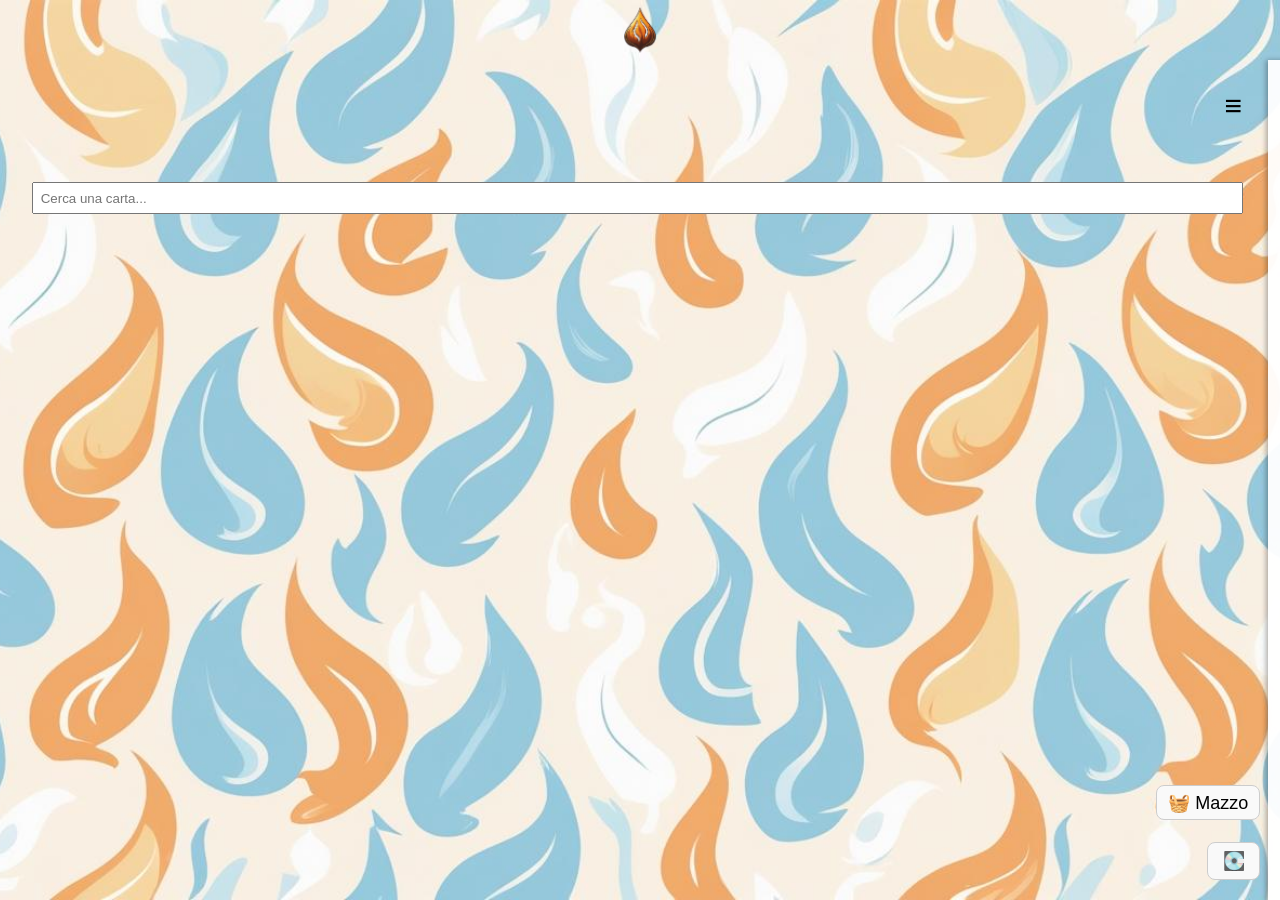
==== index.html @ a9198d1e "Update index.html" ====
<!DOCTYPE html>
<html lang="it">
<head>
  <meta charset="UTF-8">
  <title>Carte Vita</title>
  <style>
    body {
      font-family: Arial, sans-serif;
      margin: 0;
      padding: 2em;
      background: url('sfondo.jpg') no-repeat center center fixed;
      background-size: cover;
      color: #111;
    }
    header {
      position: fixed;
      top: 0;
      left: 0;
      right: 0;
      text-align: center;
      z-index: 1000;
      background: transparent;
    }
    header img {
      height: 60px;
      cursor: pointer;
    }
    #toggleSidebar {
      position: fixed;
      top: 80px;
      right: 20px;
      font-size: 30px;
      background: none;
      border: none;
      cursor: pointer;
      z-index: 1001;
    }
    #sidebar {
      position: fixed;
      top: 60px;
      right: -300px;
      width: 280px;
      height: 100%;
      background: rgba(255,255,255,0.95);
      box-shadow: -2px 0 5px rgba(0,0,0,0.3);
      padding: 5em 1em 1em 1em;  /* 👈 questo aggiunge spazio in alto */
      transition: right 0.3s ease-in-out;
      z-index: 1000;
    }
    #sidebar.open {
      right: 0;
    }
    #sidebar select {
      width: 100%;
      padding: 0.5em;
      margin-bottom: 1em;
    }
    .dropdown {
      position: relative;
      display: inline-block;
      width: 100%;
      margin-bottom: 1em;
    }
    
    .dropdown-toggle {
      width: 100%;
      padding: 0.5em;
      background: white;
      border: 1px solid #ccc;
      text-align: left;
      cursor: pointer;
    }
    
    .dropdown-menu {
      display: none;
      position: absolute;
      width: 100%;
      background: white;
      border: 1px solid #ccc;
      max-height: 200px;
      overflow-y: auto;
      z-index: 999;
    }
    
    .dropdown.open .dropdown-menu {
      display: block;
    }
    .dropdown-menu label {
      display: block;
      padding: 0.3em 0.5em;
      cursor: pointer;
      font-family: inherit;
      font-size: 14px;
    }
    
    .dropdown-menu input[type="checkbox"] {
      margin-right: 0.5em;
    }

    #search-container {
      margin-top: 150px;
    }
    #search-container input {
      width: calc(100% - 22px);
      padding: 0.5em;
      margin-bottom: 1em;
    }
    #cards {
      display: flex;
      flex-wrap: wrap;
      gap: 1em;
      margin-top: 1em;
    }
    .card-img {
      width: 160px;
      border-radius: 8px;
      cursor: pointer;
      transition: transform 0.2s;
      display: block;
      margin: auto;
    }
    .card-img:hover {
      transform: scale(1.05);
    }
    .card-wrapper {
      text-align: center;
    }
    button {
      padding: 0.3em 0.6em;
      cursor: pointer;
    }
    #mazzoBtn {
      position: fixed;
      bottom: 80px;
      right: 20px;
      background: #f9f9f9;
      border: 1px solid #ccc;
      border-radius: 8px;
      font-size: 18px;
      z-index: 1001;
    }
    #linkMazzi {
      position: fixed;
      bottom: 20px;
      right: 20px;
      background: #f9f9f9;
      border: 1px solid #ccc;
      border-radius: 8px;
      font-size: 18px;
      padding: 0.4em 0.8em;
      text-decoration: none;
      color: black;
      z-index: 1001;
      cursor: pointer;
    }
    #messaggioAggiunta {
      position: fixed;
      top: 170px;
      right: 20px;
      background: #d4edda;
      color: #155724;
      border: 1px solid #c3e6cb;
      padding: 0.5em 1em;
      border-radius: 8px;
      opacity: 0;
      transition: opacity 0.5s ease-in-out;
      z-index: 1001;
    }
    .overlay {
      display: none;
      position: fixed;
      top: 0; left: 0; right: 0; bottom: 0;
      background: rgba(0,0,0,0.6);
      z-index: 999;
    }
    .popup {
      display: none;
      position: fixed;
      top: 50%;
      left: 50%;
      transform: translate(-50%, -50%);
      background: white;
      padding: 1em;
      border: 2px solid black;
      border-radius: 10px;
      z-index: 1000;
      width: 90%;
      max-width: 400px;
      max-height: 80vh;
      overflow-y: auto;
      box-shadow: 0 0 20px rgba(0,0,0,0.4);
    }
    .popup img {
      display: block;
      max-width: 100%;
      height: auto;
      margin: 0 auto 1em auto;
      border-radius: 6px;
    }
    .popup-close {
      position: absolute;
      top: 10px;
      right: 10px;
      background: red;
      color: white;
      border: none;
      font-weight: bold;
      font-size: 18px;
      border-radius: 50%;
      width: 30px;
      height: 30px;
      cursor: pointer;
    }
    .popup button {
      margin-top: 10px;
      display: inline-block;
    }
    .mazzo-popup {
      display: none;
      position: fixed;
      top: 50%; left: 50%;
      transform: translate(-50%, -50%);
      background: white;
      padding: 1.5em;
      border: 2px solid black;
      z-index: 1000;
      max-width: 80%; max-height: 80%;
      overflow: auto;
    }
      .btn-add {
      background: none;
      border: none;
      padding: 0;
      margin-top: 5px;
      cursor: pointer;
      border-radius: 50%;
    }
  </style>
</head>
<body>

  <header><a href="home.html"><img src="logo.jpg" alt="Home"></a></header>
  <button id="toggleSidebar">≡</button>
  <button id="mazzoBtn">🧺 Mazzo</button>
  <a href="mazzi.html" id="linkMazzi" title="I miei mazzi">💽</a>
  <div id="messaggioAggiunta">Carta aggiunta al mazzo!</div>

  <div id="sidebar">
    <div class="dropdown">
      <button class="dropdown-toggle" onclick="toggleDropdown('Set')">SET</button>
      <div class="dropdown-menu" id="dropdownSet">
        <label><input type="checkbox" value="UN NUOVO INIZIO"> UN NUOVO INIZIO</label>
        <label><input type="checkbox" value="DIETRO LE QUINTE"> DIETRO LE QUINTE</label>
        <label><input type="checkbox" value="DIETRO LE QUINTE"> ARIA DI CAMBIAMENTI</label>
      </div>
    </div>
    <div class="dropdown">
      <button class="dropdown-toggle" onclick="toggleDropdown('Pietra')">PIETRA</button>
      <div class="dropdown-menu" id="dropdownPietra">
        <label><input type="checkbox" value="ACCIAIO"> ACCIAIO</label>
        <label><input type="checkbox" value="AMBRA"> AMBRA</label>
        <label><input type="checkbox" value="AMETISTA"> AMETISTA</label>
        <label><input type="checkbox" value="DIAMANTE"> DIAMANTE</label>
        <label><input type="checkbox" value="RUBINO"> RUBINO</label>
        <label><input type="checkbox" value="SMERALDO"> SMERALDO</label>
        <label><input type="checkbox" value="ZAFFIRO"> ZAFFIRO</label>
      </div>
    </div>
    <div class="dropdown">
      <button class="dropdown-toggle" onclick="toggleDropdown('Rarita')">RARITÀ</button>
      <div class="dropdown-menu" id="dropdownRarita">
        <label><input type="checkbox" value="COMUNE"> COMUNE</label>
        <label><input type="checkbox" value="NON COMUNE"> NON COMUNE</label>
        <label><input type="checkbox" value="RARO"> RARO</label>
        <label><input type="checkbox" value="SUPER RARO"> SUPER RARO</label>
        <label><input type="checkbox" value="LEGGENDARIO"> LEGGENDARIO</label>
        <label><input type="checkbox" value="PROMO"> PROMO</label>
      </div>
    </div>
    <div class="dropdown">
      <button class="dropdown-toggle" onclick="toggleDropdown('Classificazione')">CLASSIFICAZIONE</button>
      <div class="dropdown-menu" id="dropdownClassificazione">
        <label><input type="checkbox" value="ANIMALE"> ANIMALE</label>
        <label><input type="checkbox" value="ATTENDIAMOCI"> ATTENDIAMOCI</label>
        <label><input type="checkbox" value="COALIZZATI"> COALIZZATI</label>
        <label><input type="checkbox" value="COLLEGA"> COLLEGA</label>
        <label><input type="checkbox" value="DISERTORE"> DISERTORE</label>
        <label><input type="checkbox" value="EREMITA"> EREMITA</label>
        <label><input type="checkbox" value="FANTASIOSO"> FANTASIOSO</label>
        <label><input type="checkbox" value="FRATELLANZA"> FRATELLANZA</label>
        <label><input type="checkbox" value="FREQUENTANTE"> FREQUENTANTE</label>
        <label><input type="checkbox" value="FONDATORE"> FONDATORE</label>
        <label><input type="checkbox" value="GUIDA"> GUIDA</label>
        <label><input type="checkbox" value="HELLAVERSE"> HELLAVERSE</label>
        <label><input type="checkbox" value="PARENTE"> PARENTE</label>
        <label><input type="checkbox" value="POTENZIATO"> POTENZIATO</label>
        <label><input type="checkbox" value="PROTAGONISTA"> PROTAGONISTA</label>
        <label><input type="checkbox" value="SOSTENITORE"> SOSTENITORE</label>
        <label><input type="checkbox" value="STARLIGHT"> STARLIGHT</label>
      </div>
    </div>
    <div class="dropdown">
      <button class="dropdown-toggle" onclick="toggleDropdown('Tipo')">TIPO</button>
      <div class="dropdown-menu" id="dropdownTipo">
        <label><input type="checkbox" value="PERSONAGGIO"> PERSONAGGIO</label>
        <label><input type="checkbox" value="OGGETTO"> OGGETTO</label>
        <label><input type="checkbox" value="AZIONE"> AZIONE</label>
        <label><input type="checkbox" value="LUOGO"> LUOGO</label>
        <label><input type="checkbox" value="AZIONE (CANZONE)"> AZIONE (CANZONE)</label>
      </div>
    </div>
    <div class="dropdown">
      <button class="dropdown-toggle" onclick="toggleDropdown('Costo')">COSTO</button>
      <div class="dropdown-menu" id="dropdownCosto">
        <label><input type="checkbox" value="1"> 1</label>
        <label><input type="checkbox" value="2"> 2</label>
        <label><input type="checkbox" value="3"> 3</label>
        <label><input type="checkbox" value="4"> 4</label>
        <label><input type="checkbox" value="5"> 5</label>
        <label><input type="checkbox" value="6"> 6</label>
        <label><input type="checkbox" value="7"> 7</label>
        <label><input type="checkbox" value="8"> 8</label>
        <label><input type="checkbox" value="9"> 9</label>
      </div>
    </div>
    <select id="sortBy"><option value="">ORDINA PER</option><option value="nome">NOME</option><option value="costo">COSTO</option><option value="rarita">RARITÀ</option></select>
    <button onclick="filtraCarte()">🎯 Applica Filtri</button>
    <button onclick="resetFiltri()">♻️ Reimposta filtri</button>
  </div>

  <div id="search-container">
    <input type="text" id="search" placeholder="Cerca una carta..." onkeydown="if(event.key==='Enter') filtraCarte();">
  </div>

  <div id="cards"></div>

  <div class="overlay" id="overlay" onclick="closePopup(); closeMazzo();"></div>

  <div class="popup" id="popup">
    <button class="popup-close" onclick="closePopup()">X</button>
    <div id="popup-content"></div>
  </div>

  <div class="mazzo-popup" id="mazzoPopup">
    <h2>Mazzo Virtuale</h2>
    <p id="contatoreCarte"><strong>Totale carte:</strong> 0 / 60</p>
    <ul id="mazzo"></ul>
    <input type="text" id="nomeMazzo" placeholder="Dai un nome al mazzo">
    <button id="salvaMazzo">💾 Salva Mazzo</button>
    <button onclick="closeMazzo()">Chiudi Mazzo</button>
  </div>

<script>

  let __cardsPromise = null;

  async function loadAllCards() {
    if (__cardsPromise) return __cardsPromise;
  
    __cardsPromise = (async () => {
      try {
        const manifestRes = await fetch("cards/manifest.json");
        if (!manifestRes.ok) throw new Error("manifest non trovato");
        const manifest = await manifestRes.json();
  
        const lists = await Promise.all(
          (manifest.sets || []).map(async (s) => {
            const r = await fetch(s.file);
            if (!r.ok) throw new Error(`Errore fetch set: ${s.file} (${r.status})`);
            const arr = await r.json();
            return Array.isArray(arr) ? arr : [];
          })
        );
  
        // Unisce tutti i set in un unico array
        return lists.flat();
      } catch (e) {
        // fallback compatibilità: prova il vecchio cards.json
        const r = await fetch("cards.json");
        if (!r.ok) throw e;
        const data = await r.json();
        return Array.isArray(data) ? data : [];
      }
    })();
  
    return __cardsPromise;
  }

  
let tutteLeCarte = [], cartaAttiva = null, mazzo = {};

document.getElementById('toggleSidebar').onclick = () =>
  document.getElementById('sidebar').classList.toggle('open');

document.getElementById('mazzoBtn').onclick = () => {
  if (tutteLeCarte.length === 0) {
     loadAllCards()
      .then(data => {
        tutteLeCarte = data;
        aggiornaMazzo();
        document.getElementById('mazzoPopup').style.display = 'block';
        document.getElementById('overlay').style.display = 'block';
      })
        .catch(err => {
          alert("Errore caricamento carte: " + err.message);
      });
  } else {
    aggiornaMazzo();
    document.getElementById('mazzoPopup').style.display = 'block';
    document.getElementById('overlay').style.display = 'block';
  }
};

document.getElementById('salvaMazzo').onclick = () => {
  const nome = document.getElementById('nomeMazzo').value.trim();
  if (!nome) return alert('Dai un nome al mazzo!');
  localStorage.setItem('mazzo_' + nome, JSON.stringify(mazzo));
  alert('Mazzo salvato come "' + nome + '"');
};

loadAllCards()
  .then(data => { tutteLeCarte = data; mostraCarte(data); })
  .catch(err => alert("Errore caricamento carte: " + err.message));
;

function toggleDropdown(id) {
  const clicked = document.querySelector(`.dropdown-toggle[onclick*="${id}"]`).parentElement;
  const isOpen = clicked.classList.contains('open');

  // Chiude tutti
  document.querySelectorAll('.dropdown').forEach(d => d.classList.remove('open'));

  // Se quello cliccato non era già aperto, aprilo
  if (!isOpen) {
    clicked.classList.add('open');
  }
  
  aggiornaStileFiltri();
}

function getSelectedCheckboxes(containerId) {
  return Array.from(document.querySelectorAll(`#${containerId} input[type=checkbox]:checked`))
    .map(cb => cb.value.toUpperCase());
}

function filtraCarte() {
  const testo = document.getElementById('search').value.toLowerCase();
  const set = getSelectedCheckboxes('dropdownSet');
  const pietre = getSelectedCheckboxes('dropdownPietra');
  const rarita = getSelectedCheckboxes('dropdownRarita');
  const classi = getSelectedCheckboxes('dropdownClassificazione');
  const tipo = getSelectedCheckboxes('dropdownTipo');
  const costo = getSelectedCheckboxes('dropdownCosto');
  const sortBy = document.getElementById('sortBy').value;

  let filtrate = tutteLeCarte.filter(c =>
    (!testo || (
      (c["NOME CARTA"] || '').toLowerCase().includes(testo) ||
      (c["EFFETTI"] || '').toLowerCase().includes(testo)
    )) &&
    (set.length === 0 || set.includes((c.SET || '').toUpperCase())) &&
    (pietre.length === 0 || pietre.includes((c.PIETRA || '').toUpperCase())) &&
    (rarita.length === 0 || rarita.includes((c["RARITA'"] || '').toUpperCase())) &&
    (classi.length === 0 || classi.some(cl => (c.CLASSIFICAZIONE || '').toUpperCase().includes(cl))) &&
    (tipo.length === 0 || tipo.includes((c.TIPO || '').toUpperCase())) &&
    (costo.length === 0 || costo.includes((c.COSTO + '')))
  );

  if (sortBy) filtrate.sort((a,b) => {
    if (sortBy==='nome') return a["NOME CARTA"].localeCompare(b["NOME CARTA"]);
    if (sortBy==='costo') return (a.COSTO||0) - (b.COSTO||0);
    if (sortBy==='rarita') return (a["RARITA'"]||'').localeCompare(b["RARITA'"]);
  });

  mostraCarte(filtrate);
  aggiornaStileFiltri();
}

function resetFiltri() {
  document.getElementById('search').value = '';
  ['Set', 'Pietra', 'Rarita', 'Classificazione', 'Tipo', 'Costo'].forEach(id => {
    document.querySelectorAll(`#dropdown${id} input[type=checkbox]`).forEach(cb => cb.checked = false);
  });
  document.getElementById('sortBy').value = '';
  filtraCarte();
  aggiornaStileFiltri();
}

function aggiornaStileFiltri() {
  ['Set', 'Pietra', 'Rarita', 'Classificazione', 'Tipo', 'Costo'].forEach(id => {
    const checkboxes = document.querySelectorAll(`#dropdown${id} input[type=checkbox]`);
    const attivi = Array.from(checkboxes).some(cb => cb.checked);
    const btn = document.querySelector(`.dropdown-toggle[onclick*="${id}"]`);
    if (btn) btn.style.backgroundColor = attivi ? '#eee' : '';
  });
}


function mostraCarte(carte) {
  const c = document.getElementById('cards');
  c.innerHTML = '';
  carte.forEach(carta => {
    const div = document.createElement('div'); div.className='card-wrapper';
    const img = document.createElement('img');
    img.src = `img/${carta["ID"]}.jpg`;
    img.alt = carta["NOME CARTA"];
    img.className = 'card-img';

    const lim = Number(carta["LIMITATO"] ?? 0);
    
    if (lim === 2) {
      img.style.boxShadow = '0 0 15px 5px gold';
      img.style.border = '2px solid gold';
    } else if (lim === 1) {
      img.style.boxShadow = '0 0 15px 5px crimson';
      img.style.border = '2px solid crimson';
    }

    }
    img.onclick = () => apriPopup(carta);
    const btn = document.createElement('button');
    btn.className = 'btn-add';
    btn.onclick = () => aggiungiAlMazzo(carta["ID"]);
    
    const imgBtn = document.createElement('img');
    imgBtn.src = 'symbols/add.jpg';
    imgBtn.alt = 'Aggiungi';
    imgBtn.style.width = '30px';
    imgBtn.style.height = '30px';
    imgBtn.style.borderRadius = '50%';
    imgBtn.style.objectFit = 'cover';
    
    btn.appendChild(imgBtn);
    div.appendChild(img);
    div.appendChild(btn);

    c.appendChild(div);
  });
}

function aggiungiAlMazzo(id) {
  const totale = Object.values(mazzo).reduce((a,b)=>a+b,0);
  if (totale>=70) return alert('Mazzo pieno!');
  const carta = tutteLeCarte.find(c=> String(c["ID"]) === String(id));
  if (!carta) return alert("Carta non trovata nel database.");
  const lim = Number(carta["LIMITATO"] ?? 0);
  const max = (lim === 1) ? 1 : (lim === 2) ? 2 : 3;
  if ((mazzo[id]||0)>=max) return alert(`puoi avere massimo ${max} copie di questa carta!`);
  mazzo[id] = (mazzo[id]||0) +1;
  aggiornaMazzo();
  mostraMessaggio();
}

function aggiornaMazzo() {
  const ul = document.getElementById('mazzo');
  ul.innerHTML='';
  let tot=0;
  for(const id in mazzo) {
    const carta = tutteLeCarte.find(c=> String(c.ID) === String(id));
    if (!carta) continue;
    const nome = carta["NOME CARTA"];
    const li=document.createElement('li');
    li.textContent=`${nome} x${mazzo[id]}`;
    tot+=mazzo[id];
    
    const btn=document.createElement('button');
    btn.textContent='Rimuovi';
    btn.onclick= ()=>{
      mazzo[id]>1?mazzo[id]--:delete mazzo[id]; 
      aggiornaMazzo();
    };
    li.appendChild(btn);
    ul.appendChild(li);
  }
  document.getElementById('contatoreCarte').textContent=`Totale carte: ${tot} (min 50, max 70)`;
}

function mostraMessaggio() {
  const m = document.getElementById('messaggioAggiunta');
  m.style.opacity='1'; setTimeout(()=>m.style.opacity='0',2000);
}

function apriPopup(carta) {
  cartaAttiva = carta;
  const cont = document.getElementById('popup-content');
  cont.innerHTML = `
    <img src="img/${carta["ID"]}.jpg" alt="">
    <br>
    <button onclick="mostraDettagli()">📄 Dettagli testuali</button>
    <button onclick="aggiungiAlMazzo('${carta["ID"]}')">➕ Aggiungi al mazzo</button>
  `;
  document.getElementById('popup').style.display='block';
  document.getElementById('overlay').style.display='block';
}

function mostraDettagli() {
  if (!cartaAttiva) return;
  const cont = document.getElementById('popup-content');
  const dettagli = Object.entries(cartaAttiva)
    .filter(([_, v]) => v)
    .map(([k, v]) => `<strong>${k}:</strong> ${v}`)
    .join('<br>');
  cont.innerHTML = `
    <div style="font-family: Arial, serif; font-size: 16px; line-height: 1.5;">
      ${dettagli}
    </div>
    <br>
    <button onclick="apriPopup(cartaAttiva)">🖼️ Torna immagine</button>
    <button onclick="aggiungiAlMazzo('${cartaAttiva["ID"]}')">➕ Aggiungi al mazzo</button>
  `;
}

function closePopup() {
  document.getElementById('popup').style.display='none';
  document.getElementById('overlay').style.display='none';
}

function closeMazzo() {
  document.getElementById('mazzoPopup').style.display='none';
  document.getElementById('overlay').style.display='none';
}

// Chiudi tutti i dropdown se clicchi fuori
document.addEventListener('click', function(event) {
  const isDropdown = event.target.closest('.dropdown');
  if (!isDropdown) {
    document.querySelectorAll('.dropdown').forEach(d => d.classList.remove('open'));
  }
});
</script>

</body>
</html>
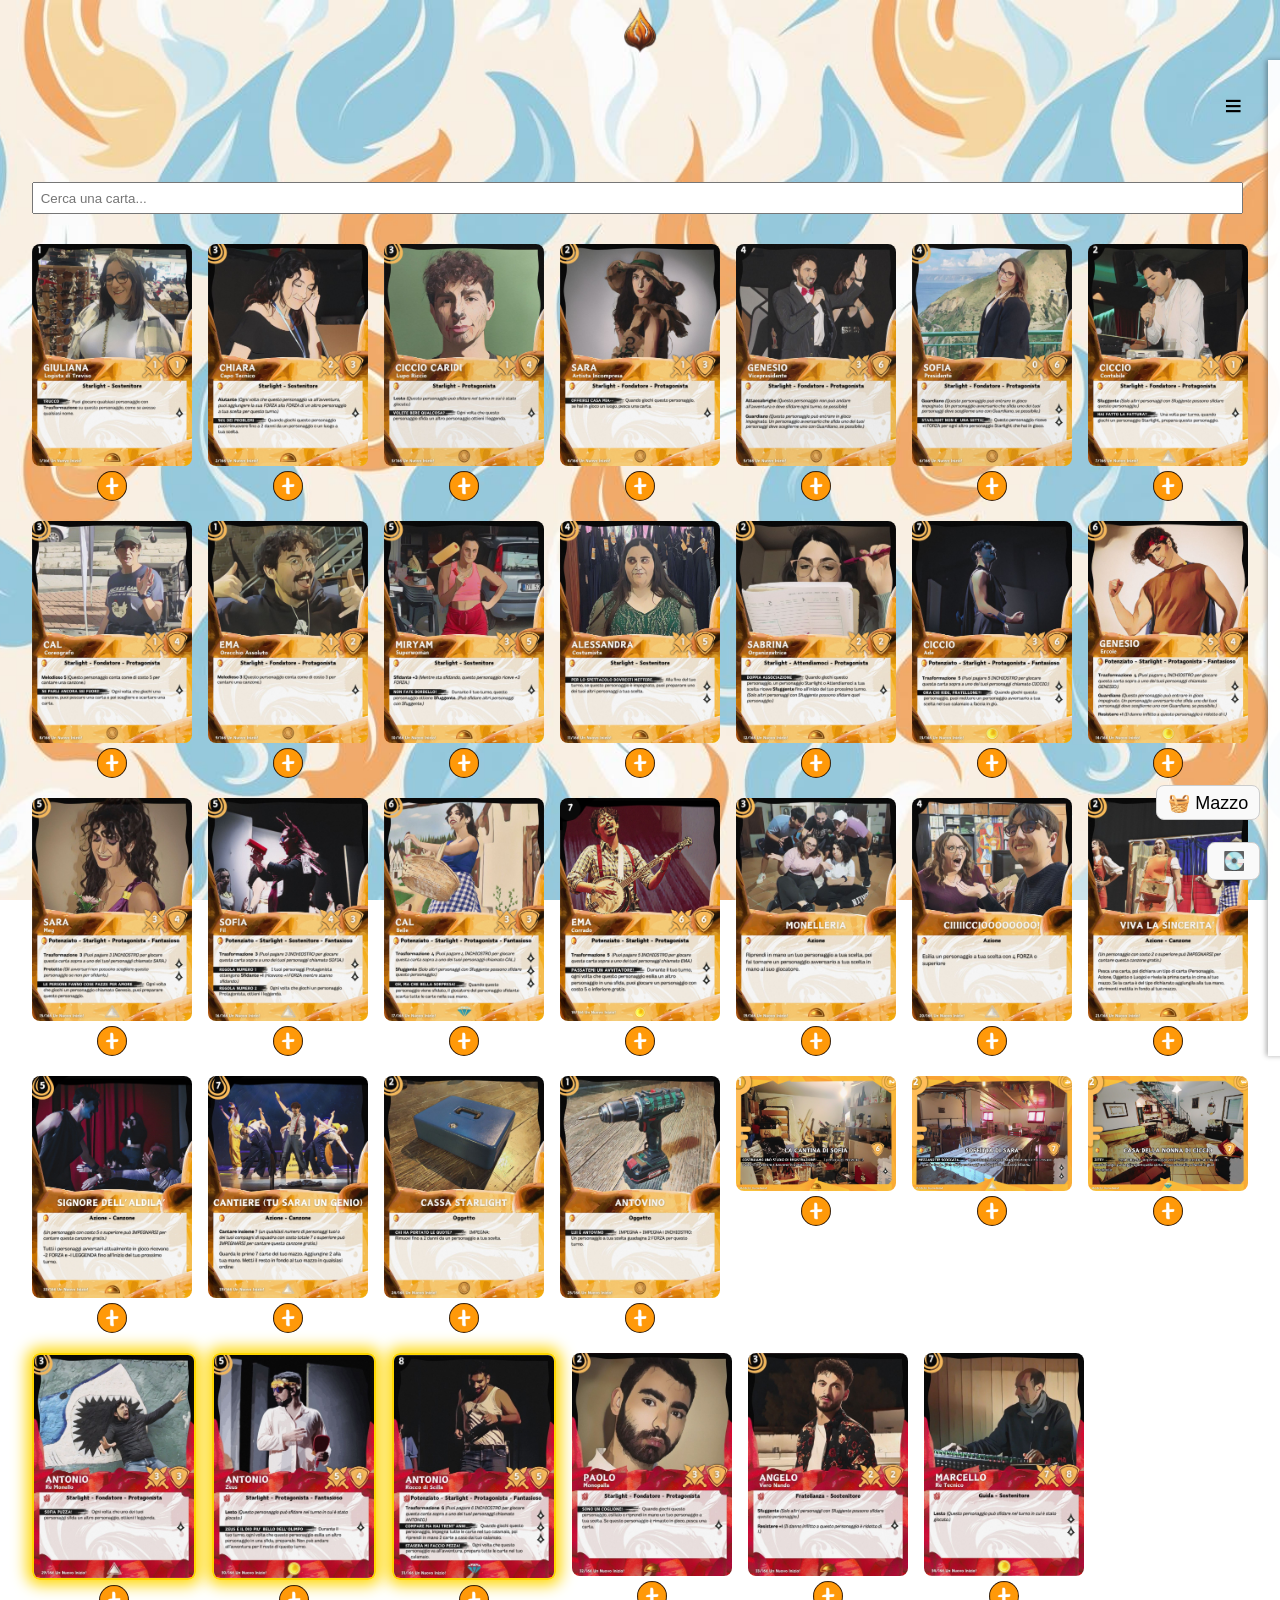
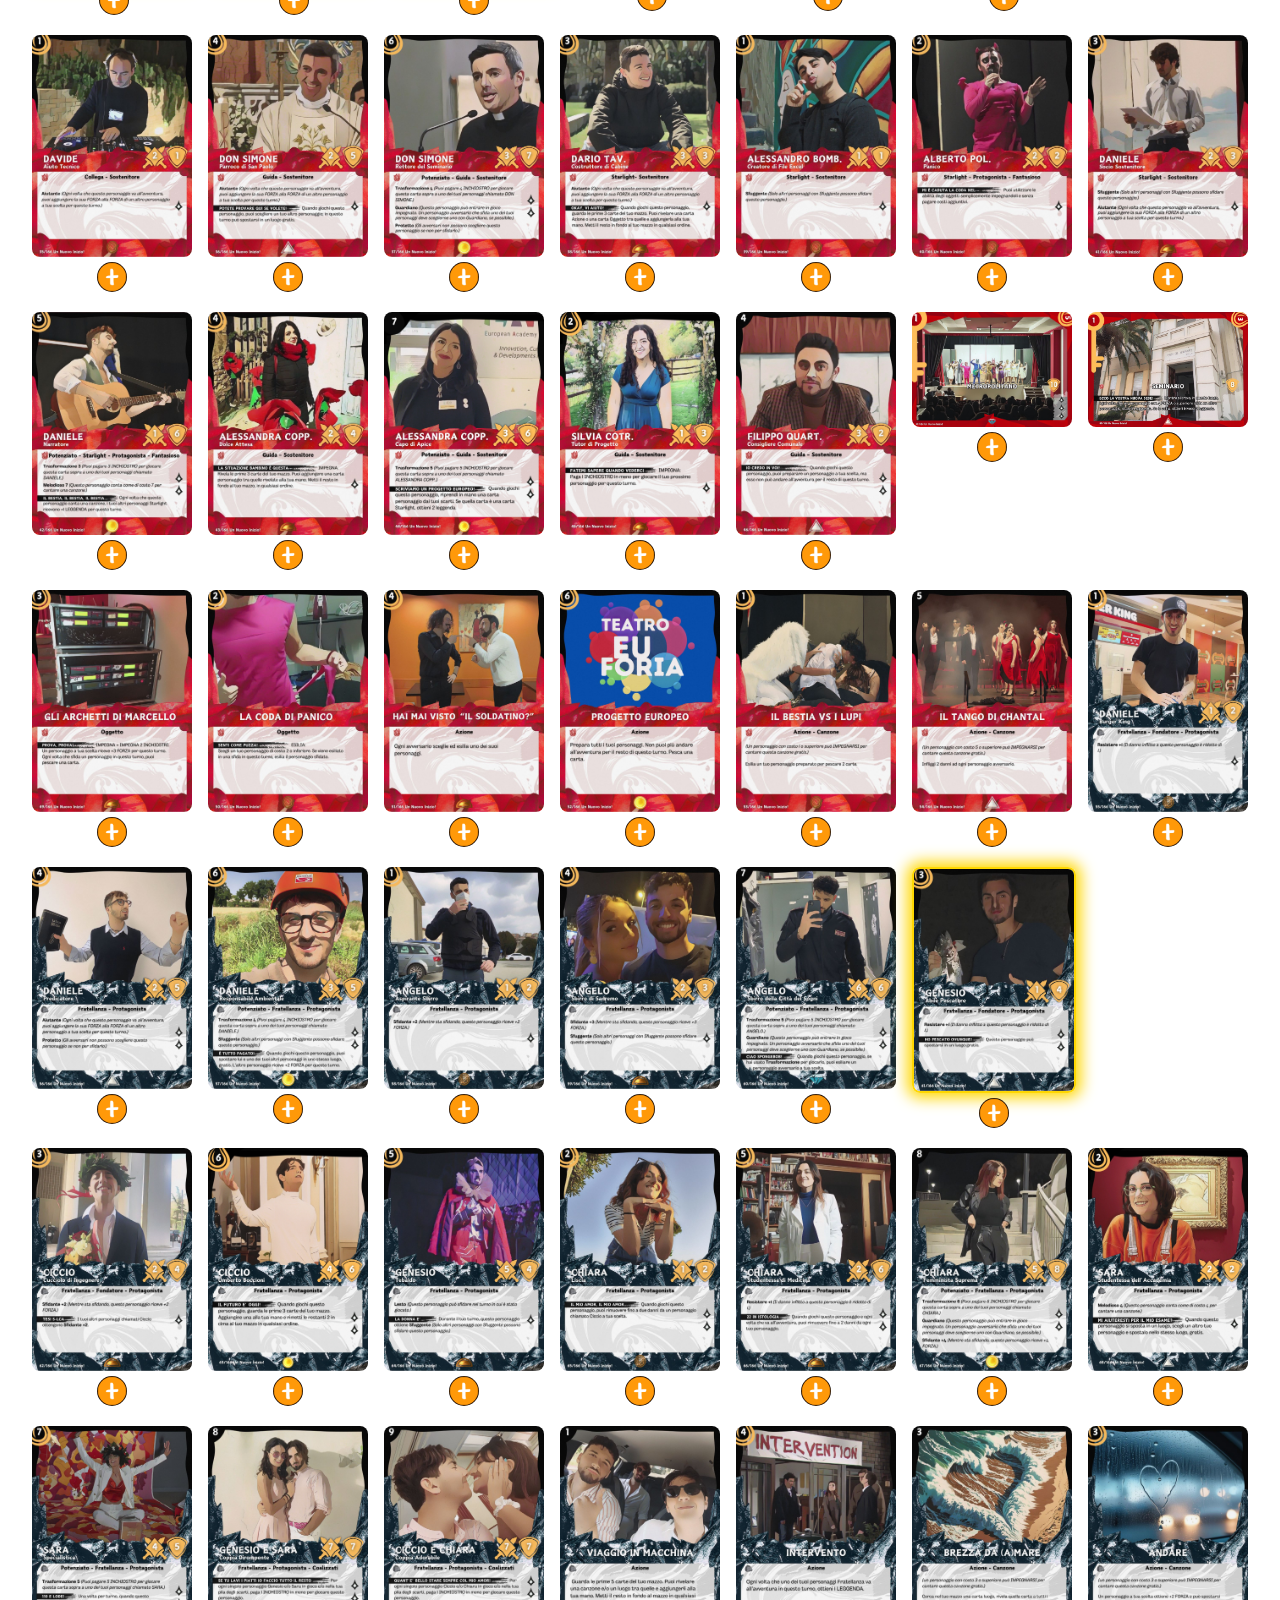
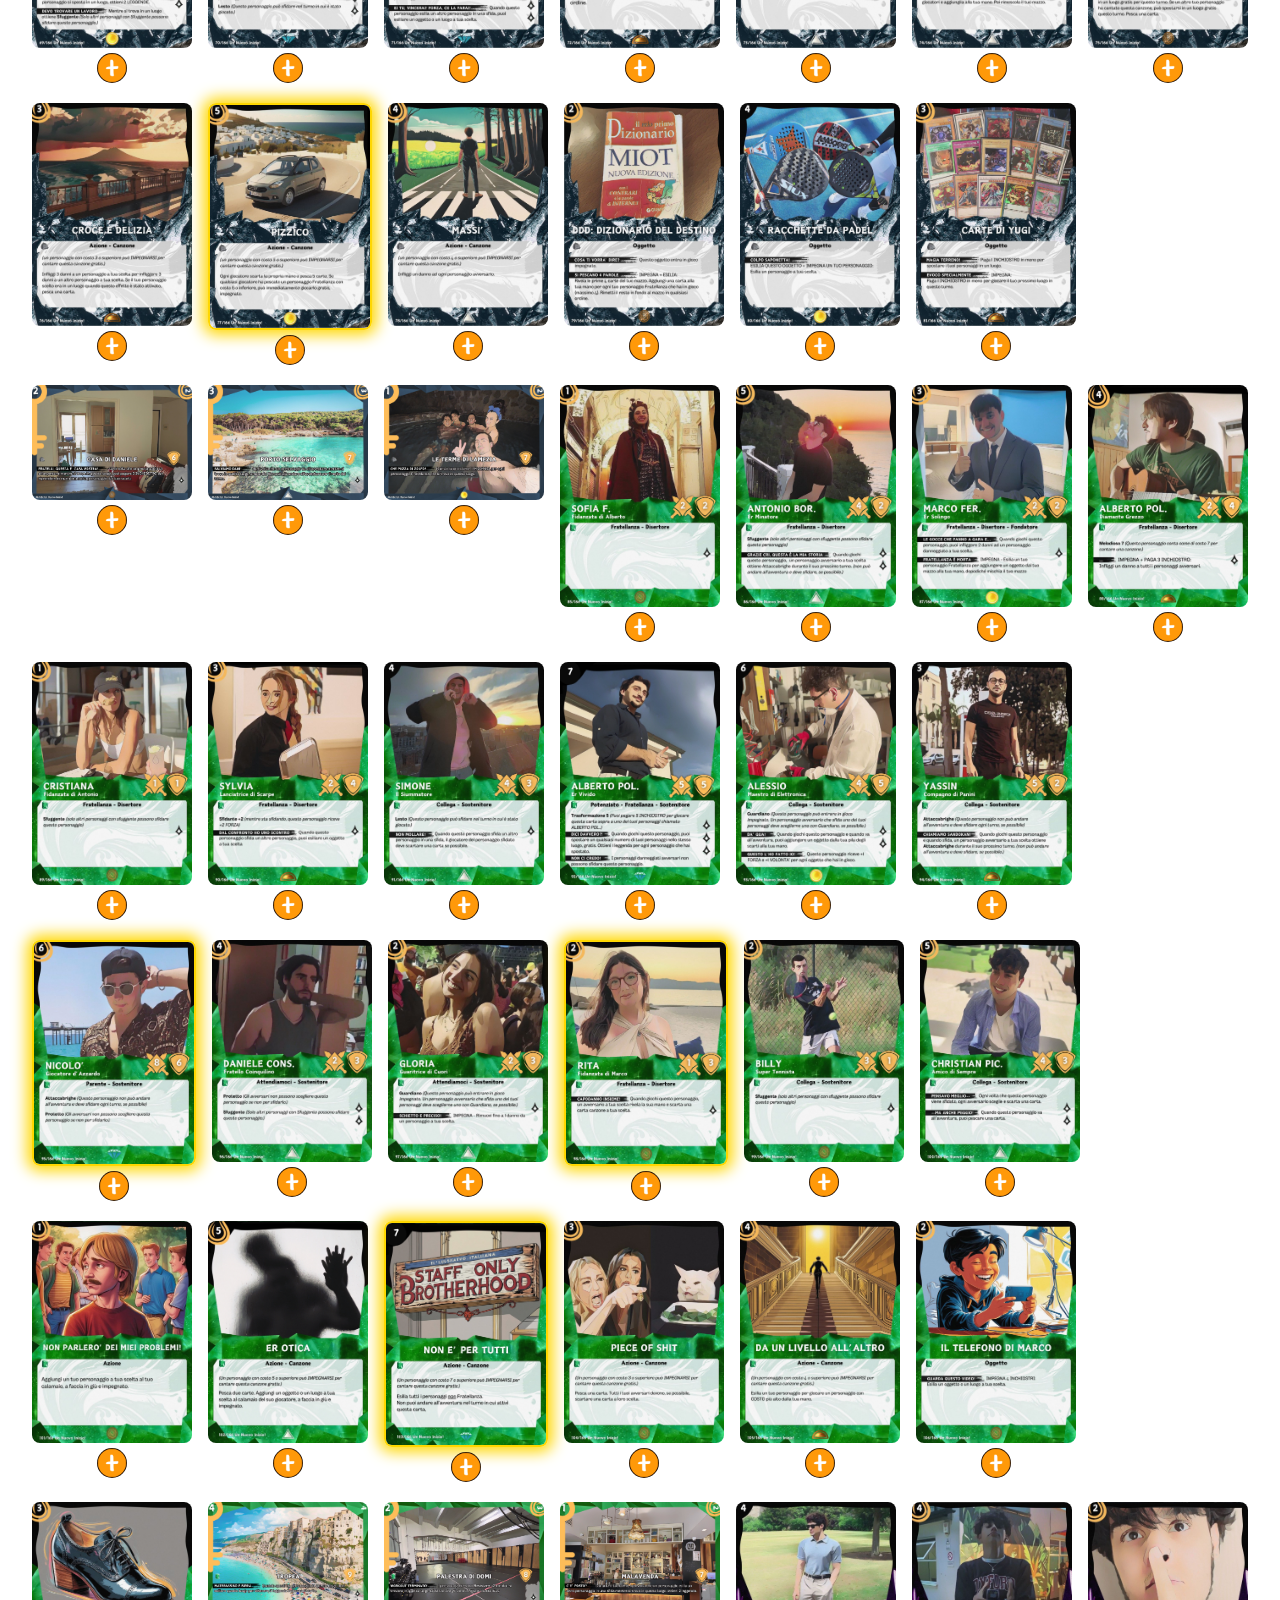
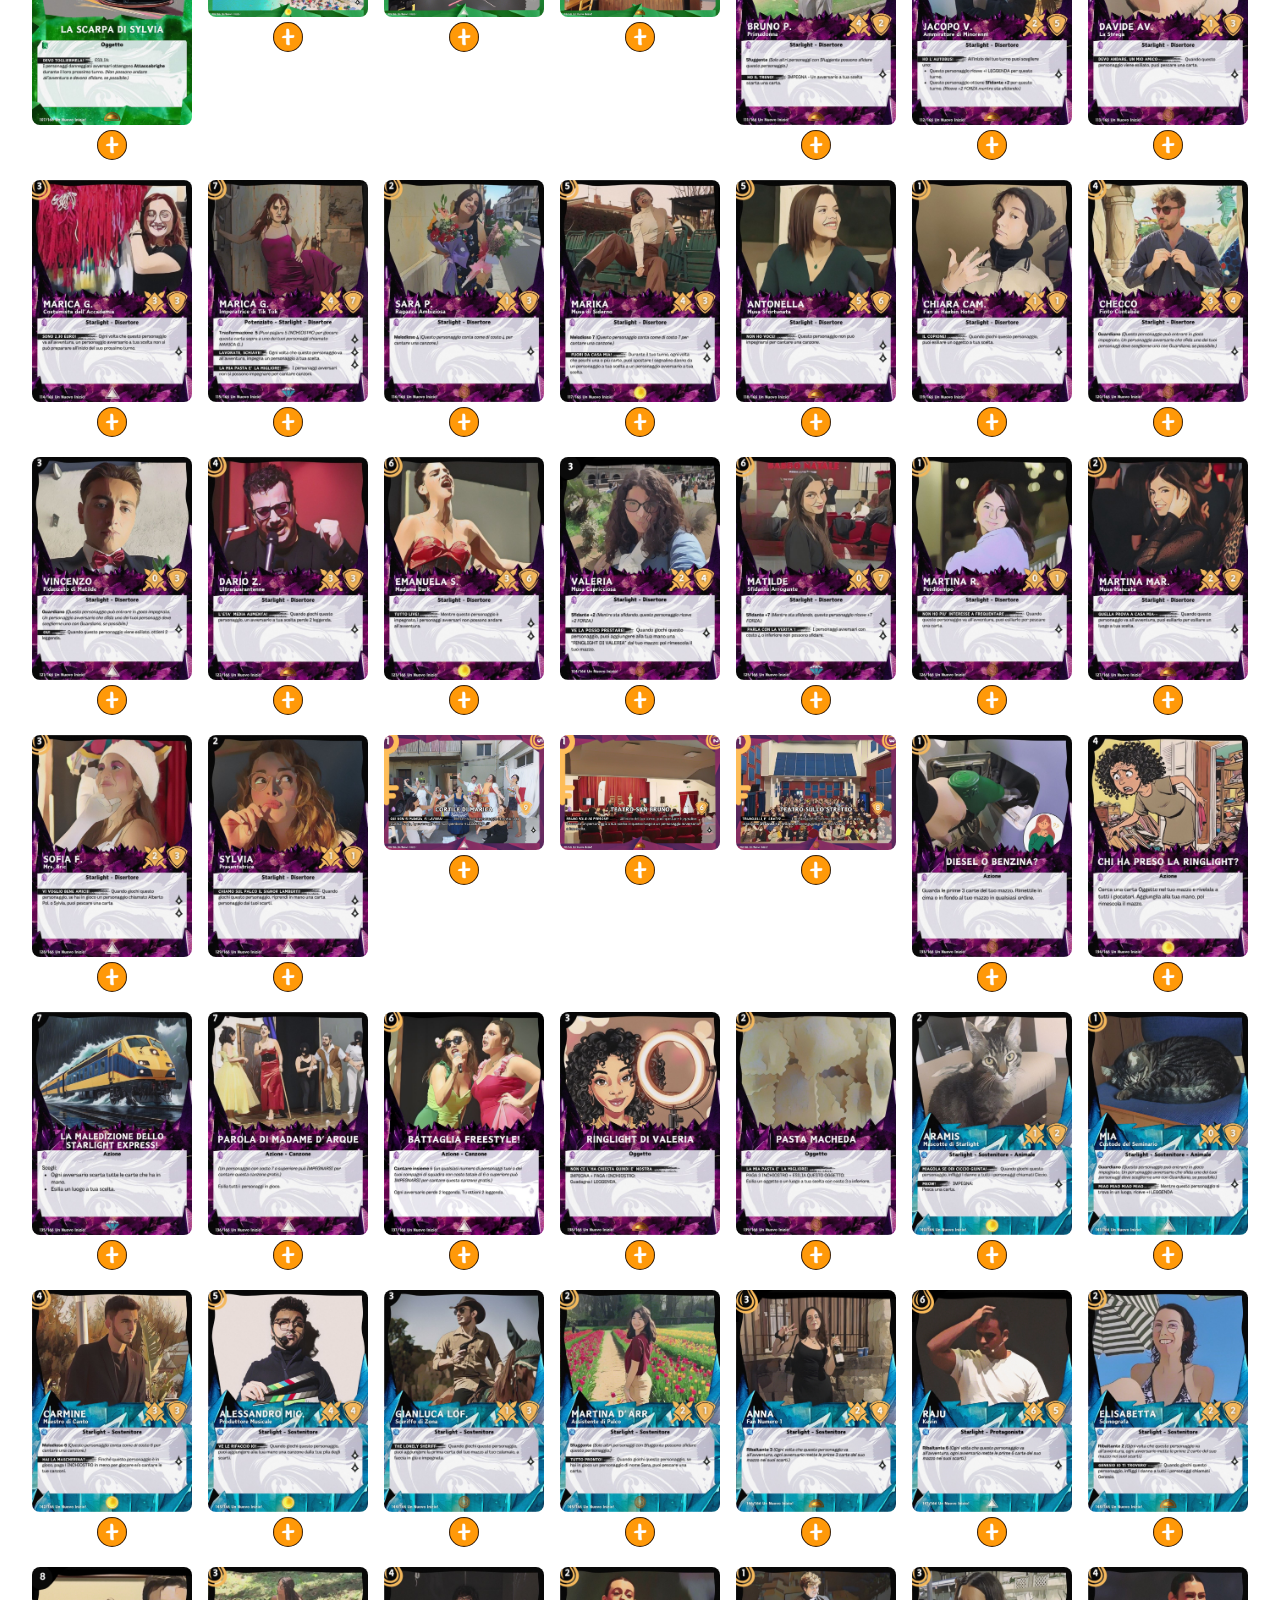
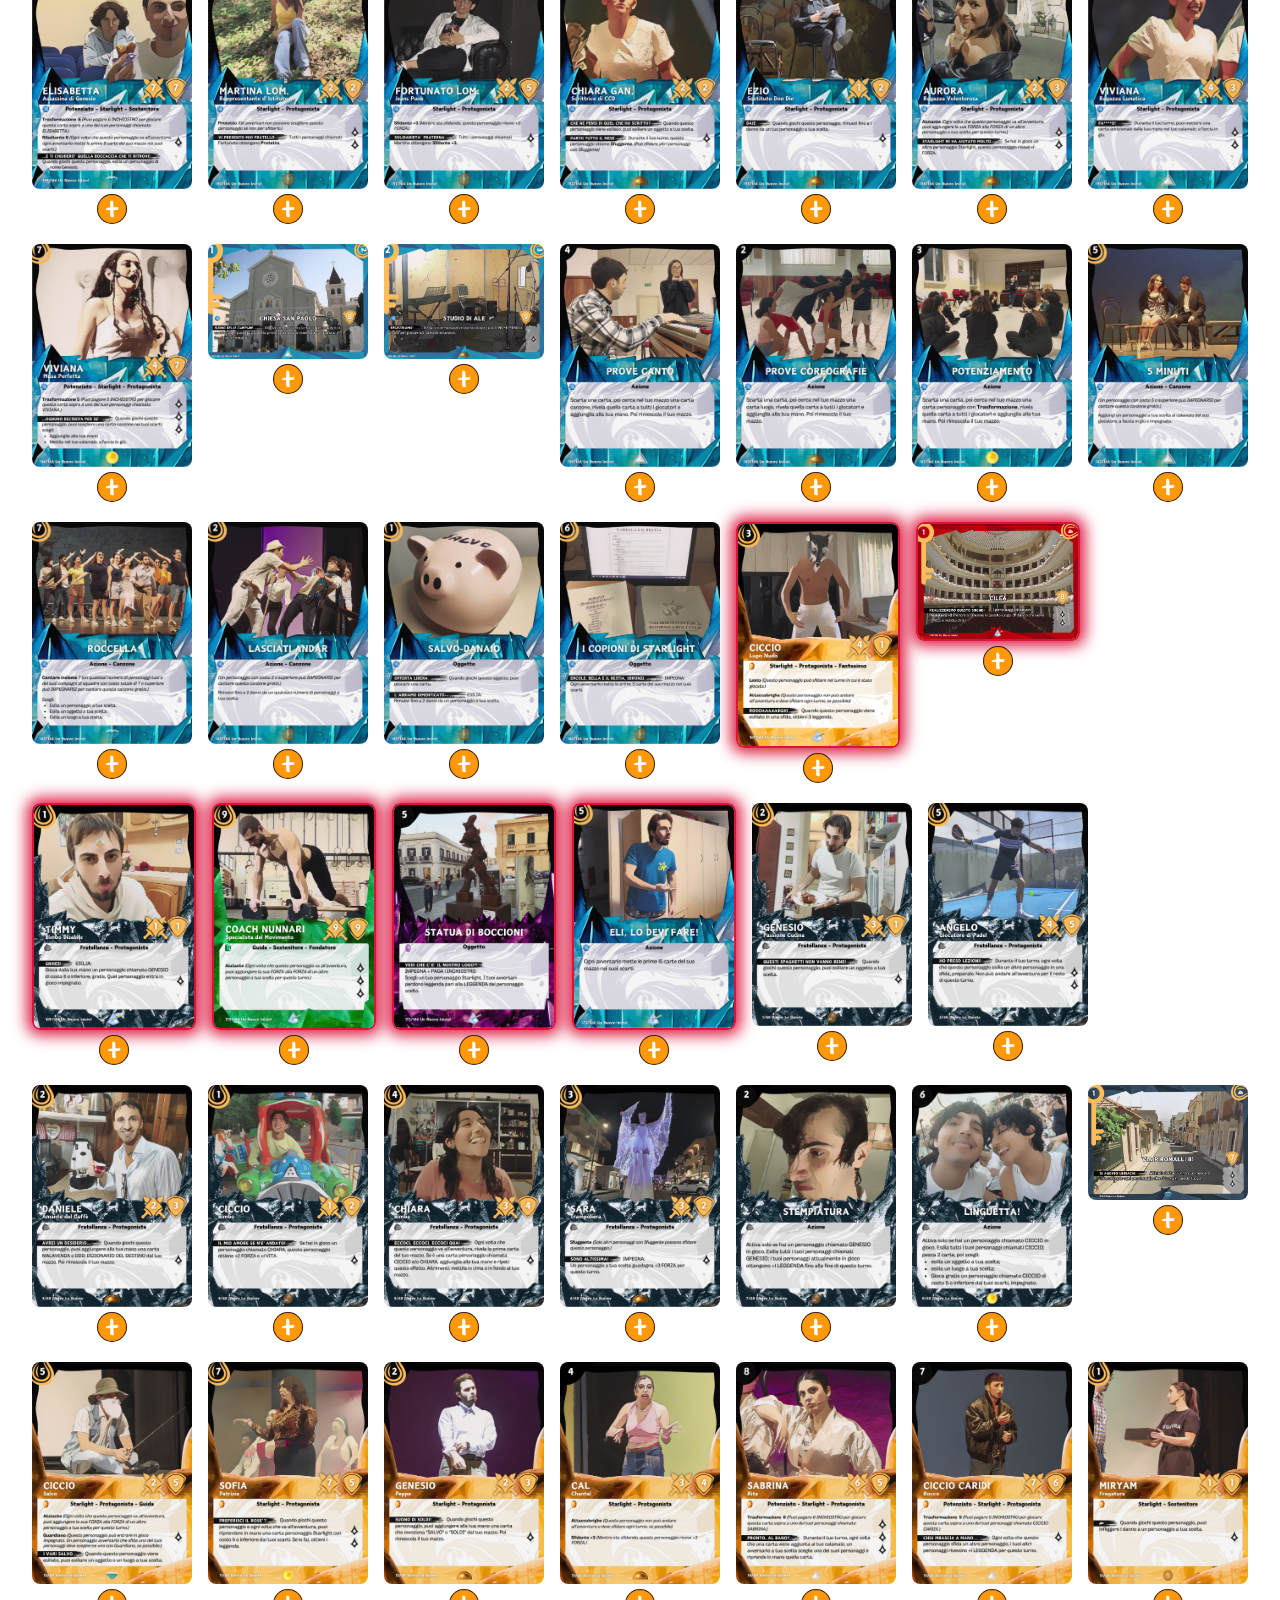
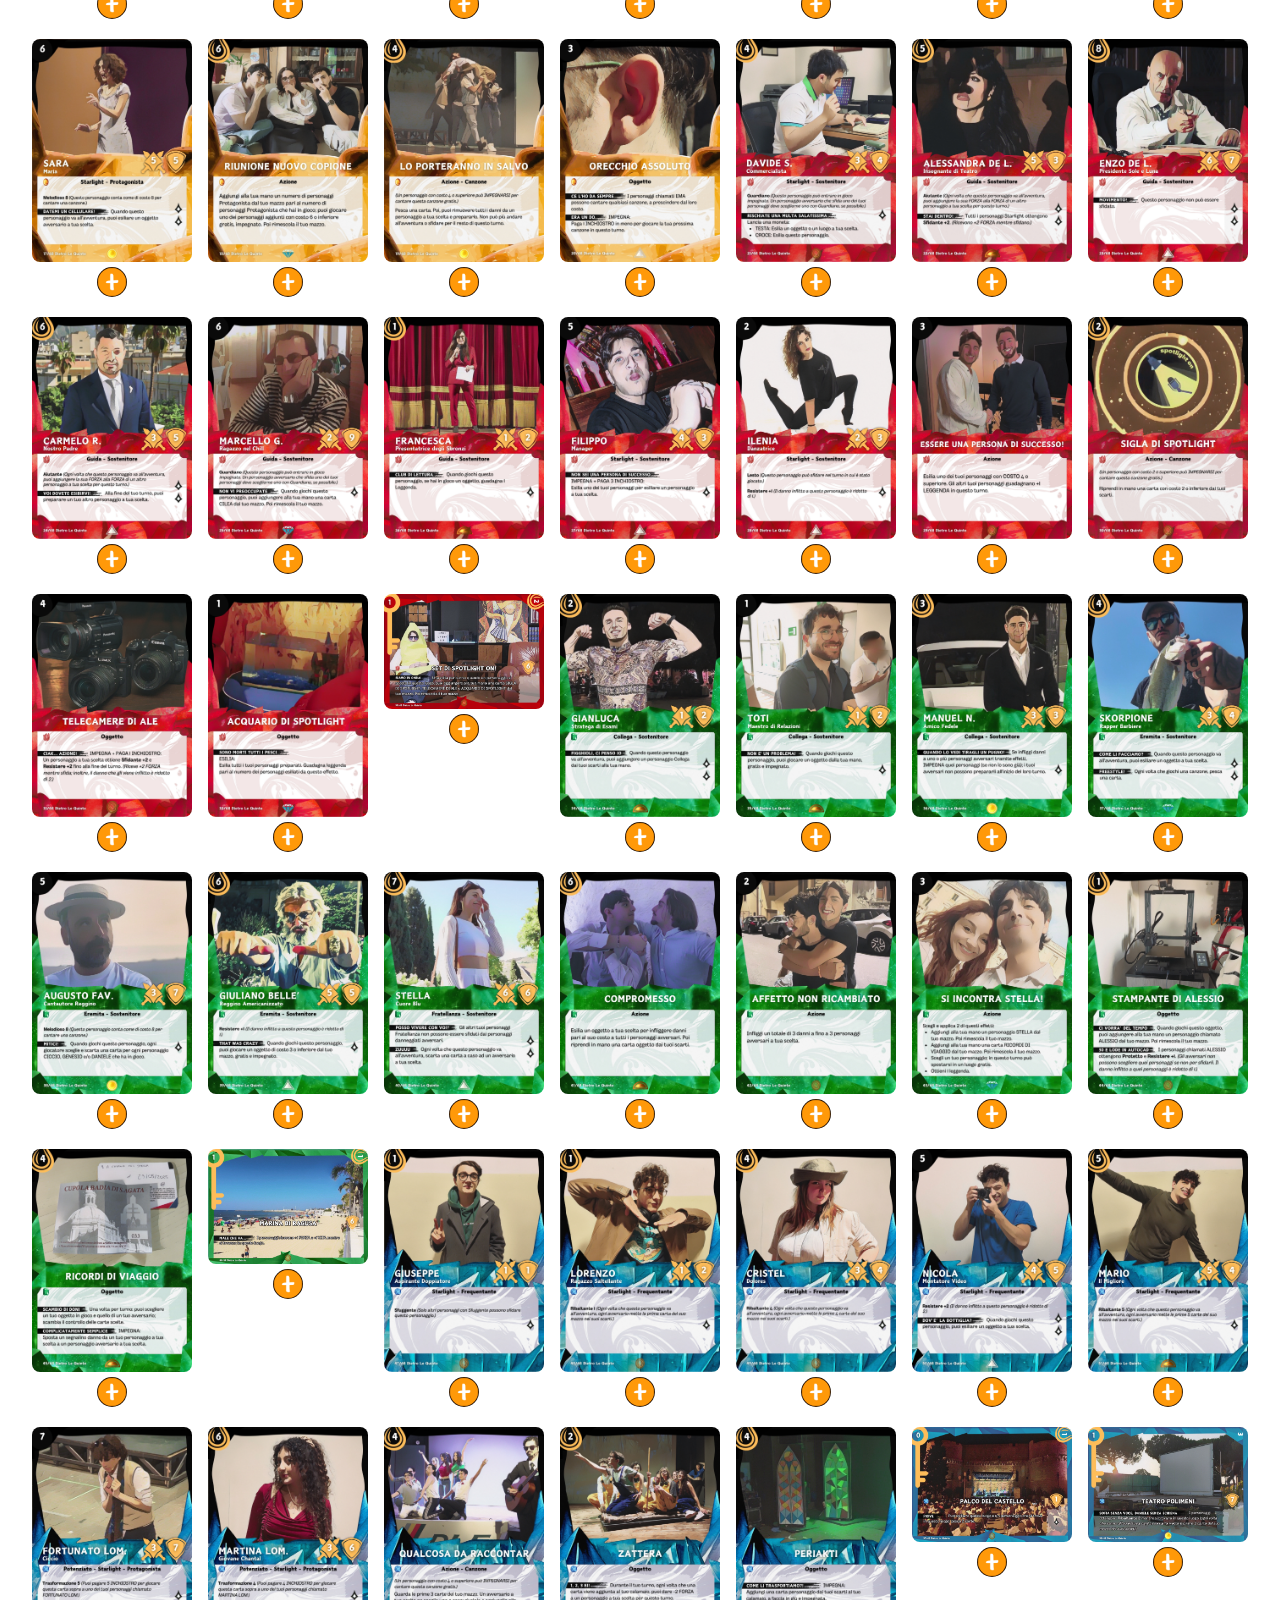
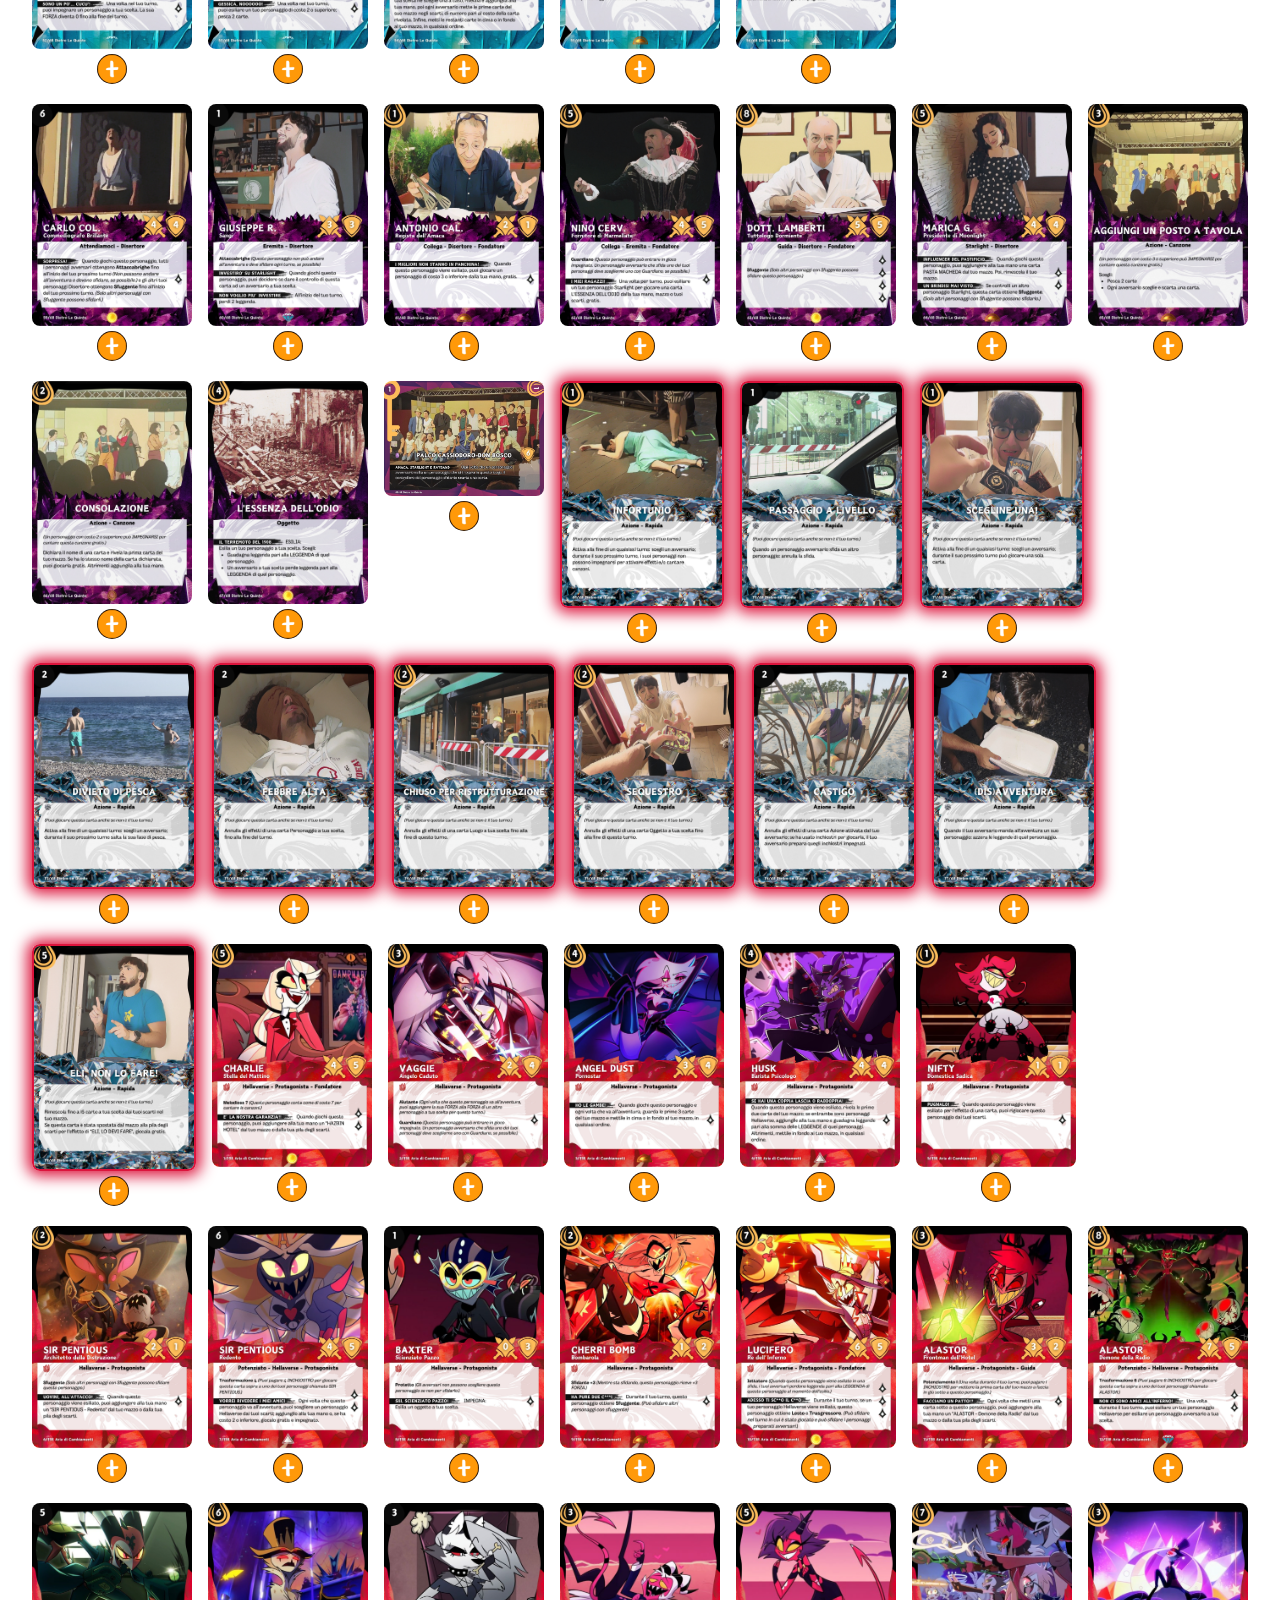
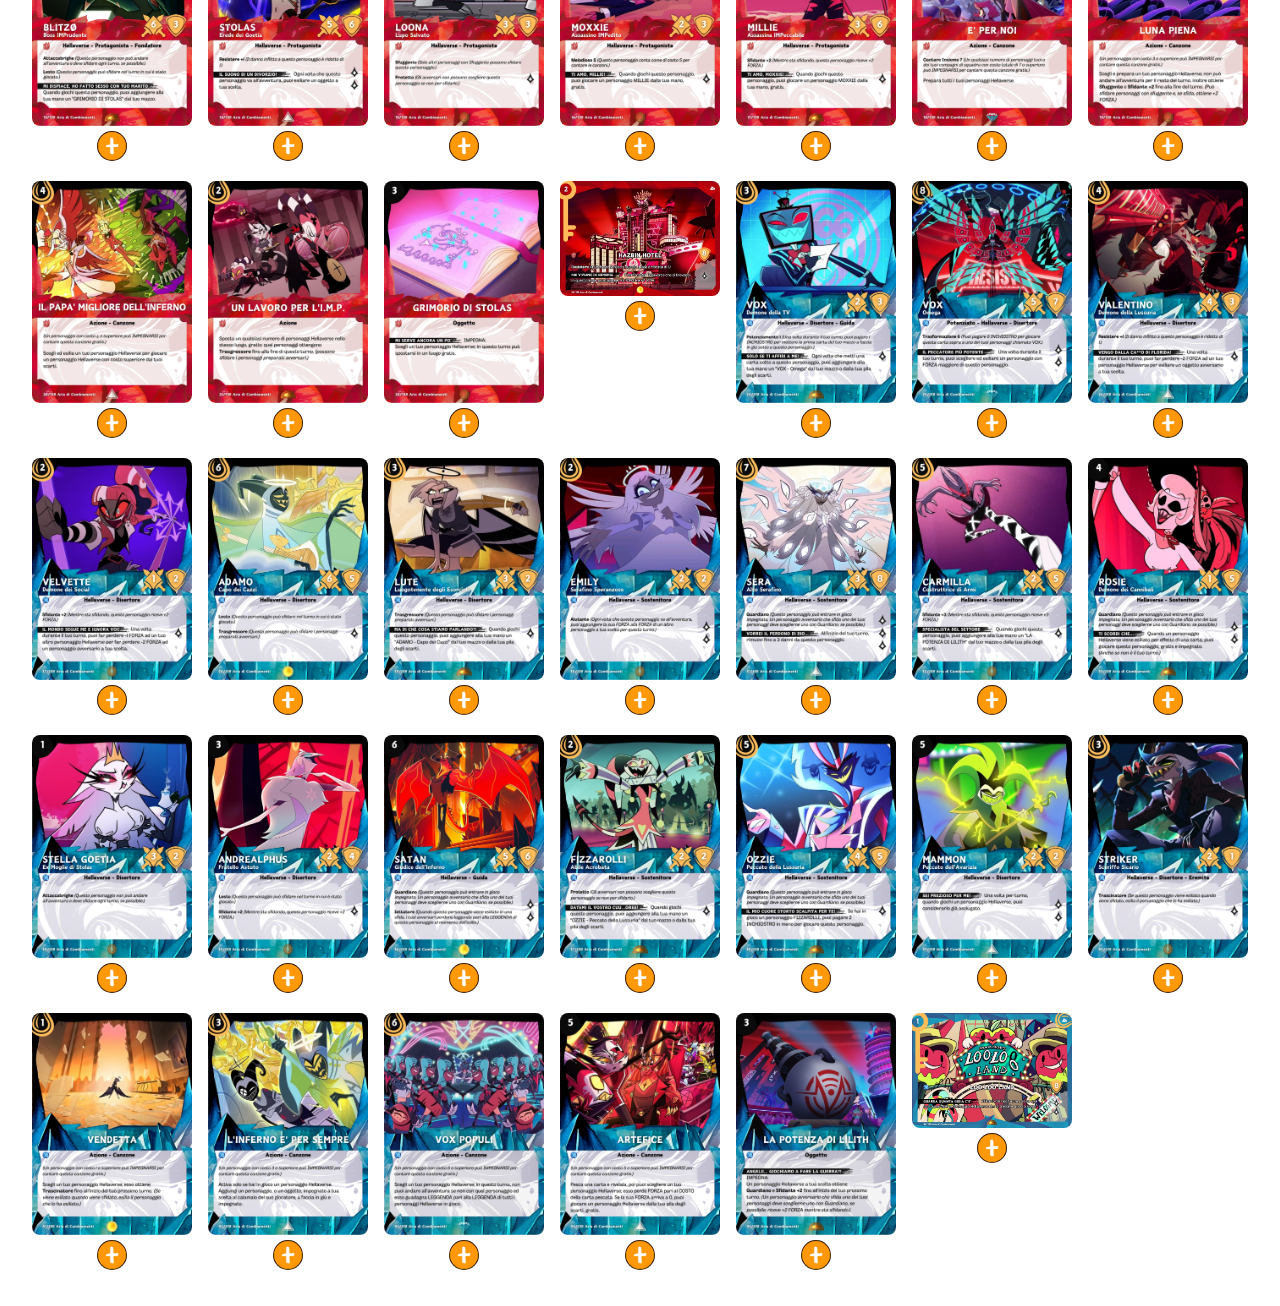
==== commit be7e19cc: "Update index.html" ====
--- a/index.html
+++ b/index.html
@@ -251,7 +251,7 @@
       <div class="dropdown-menu" id="dropdownSet">
         <label><input type="checkbox" value="UN NUOVO INIZIO"> UN NUOVO INIZIO</label>
         <label><input type="checkbox" value="DIETRO LE QUINTE"> DIETRO LE QUINTE</label>
-        <label><input type="checkbox" value="DIETRO LE QUINTE"> ARIA DI CAMBIAMENTI</label>
+        <label><input type="checkbox" value="ARIA DI CAMBIAMENTI"> ARIA DI CAMBIAMENTI</label>
       </div>
     </div>
     <div class="dropdown">
@@ -499,15 +499,17 @@
 function mostraCarte(carte) {
   const c = document.getElementById('cards');
   c.innerHTML = '';
+
   carte.forEach(carta => {
-    const div = document.createElement('div'); div.className='card-wrapper';
+    const div = document.createElement('div');
+    div.className = 'card-wrapper';
+
     const img = document.createElement('img');
     img.src = `img/${carta["ID"]}.jpg`;
     img.alt = carta["NOME CARTA"];
     img.className = 'card-img';
 
     const lim = Number(carta["LIMITATO"] ?? 0);
-    
     if (lim === 2) {
       img.style.boxShadow = '0 0 15px 5px gold';
       img.style.border = '2px solid gold';
@@ -516,12 +518,12 @@
       img.style.border = '2px solid crimson';
     }
 
-    }
     img.onclick = () => apriPopup(carta);
+
     const btn = document.createElement('button');
     btn.className = 'btn-add';
     btn.onclick = () => aggiungiAlMazzo(carta["ID"]);
-    
+
     const imgBtn = document.createElement('img');
     imgBtn.src = 'symbols/add.jpg';
     imgBtn.alt = 'Aggiungi';
@@ -529,14 +531,14 @@
     imgBtn.style.height = '30px';
     imgBtn.style.borderRadius = '50%';
     imgBtn.style.objectFit = 'cover';
-    
+
     btn.appendChild(imgBtn);
     div.appendChild(img);
     div.appendChild(btn);
-
     c.appendChild(div);
   });
 }
+
 
 function aggiungiAlMazzo(id) {
   const totale = Object.values(mazzo).reduce((a,b)=>a+b,0);
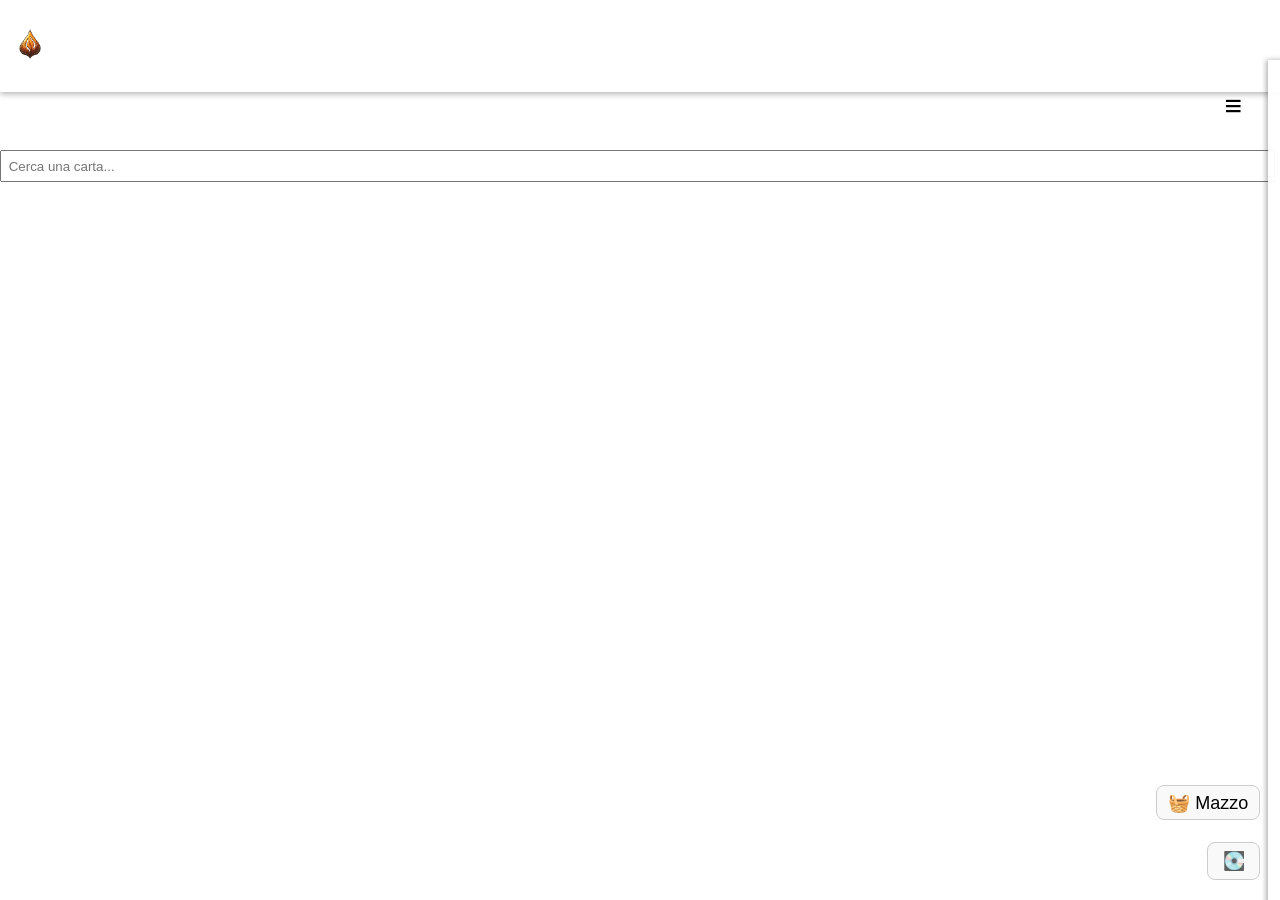
==== commit c30629f1: "feat: spostati tutti gli stili nel file src/css/style.css" ====
--- a/index.html
+++ b/index.html
@@ -3,329 +3,25 @@
 <head>
   <meta charset="UTF-8">
   <title>Carte Vita</title>
-  <style>
-    body {
-      font-family: Arial, sans-serif;
-      margin: 0;
-      padding: 2em;
-      background: url('sfondo.jpg') no-repeat center center fixed;
-      background-size: cover;
-      color: #111;
-    }
-    header {
-      position: fixed;
-      top: 0;
-      left: 0;
-      right: 0;
-      text-align: center;
-      z-index: 1000;
-      background: transparent;
-    }
-    header img {
-      height: 60px;
-      cursor: pointer;
-    }
-    #toggleSidebar {
-      position: fixed;
-      top: 80px;
-      right: 20px;
-      font-size: 30px;
-      background: none;
-      border: none;
-      cursor: pointer;
-      z-index: 1001;
-    }
-    #sidebar {
-      position: fixed;
-      top: 60px;
-      right: -300px;
-      width: 280px;
-      height: 100%;
-      background: rgba(255,255,255,0.95);
-      box-shadow: -2px 0 5px rgba(0,0,0,0.3);
-      padding: 5em 1em 1em 1em;  /* 👈 questo aggiunge spazio in alto */
-      transition: right 0.3s ease-in-out;
-      z-index: 1000;
-    }
-    #sidebar.open {
-      right: 0;
-    }
-    #sidebar select {
-      width: 100%;
-      padding: 0.5em;
-      margin-bottom: 1em;
-    }
-    .dropdown {
-      position: relative;
-      display: inline-block;
-      width: 100%;
-      margin-bottom: 1em;
-    }
-    
-    .dropdown-toggle {
-      width: 100%;
-      padding: 0.5em;
-      background: white;
-      border: 1px solid #ccc;
-      text-align: left;
-      cursor: pointer;
-    }
-    
-    .dropdown-menu {
-      display: none;
-      position: absolute;
-      width: 100%;
-      background: white;
-      border: 1px solid #ccc;
-      max-height: 200px;
-      overflow-y: auto;
-      z-index: 999;
-    }
-    
-    .dropdown.open .dropdown-menu {
-      display: block;
-    }
-    .dropdown-menu label {
-      display: block;
-      padding: 0.3em 0.5em;
-      cursor: pointer;
-      font-family: inherit;
-      font-size: 14px;
-    }
-    
-    .dropdown-menu input[type="checkbox"] {
-      margin-right: 0.5em;
-    }
+  <link rel="stylesheet" href="css/style.css">
+</head>
+<body class="index_page">
 
-    #search-container {
-      margin-top: 150px;
-    }
-    #search-container input {
-      width: calc(100% - 22px);
-      padding: 0.5em;
-      margin-bottom: 1em;
-    }
-    #cards {
-      display: flex;
-      flex-wrap: wrap;
-      gap: 1em;
-      margin-top: 1em;
-    }
-    .card-img {
-      width: 160px;
-      border-radius: 8px;
-      cursor: pointer;
-      transition: transform 0.2s;
-      display: block;
-      margin: auto;
-    }
-    .card-img:hover {
-      transform: scale(1.05);
-    }
-    .card-wrapper {
-      text-align: center;
-    }
-    button {
-      padding: 0.3em 0.6em;
-      cursor: pointer;
-    }
-    #mazzoBtn {
-      position: fixed;
-      bottom: 80px;
-      right: 20px;
-      background: #f9f9f9;
-      border: 1px solid #ccc;
-      border-radius: 8px;
-      font-size: 18px;
-      z-index: 1001;
-    }
-    #linkMazzi {
-      position: fixed;
-      bottom: 20px;
-      right: 20px;
-      background: #f9f9f9;
-      border: 1px solid #ccc;
-      border-radius: 8px;
-      font-size: 18px;
-      padding: 0.4em 0.8em;
-      text-decoration: none;
-      color: black;
-      z-index: 1001;
-      cursor: pointer;
-    }
-    #messaggioAggiunta {
-      position: fixed;
-      top: 170px;
-      right: 20px;
-      background: #d4edda;
-      color: #155724;
-      border: 1px solid #c3e6cb;
-      padding: 0.5em 1em;
-      border-radius: 8px;
-      opacity: 0;
-      transition: opacity 0.5s ease-in-out;
-      z-index: 1001;
-    }
-    .overlay {
-      display: none;
-      position: fixed;
-      top: 0; left: 0; right: 0; bottom: 0;
-      background: rgba(0,0,0,0.6);
-      z-index: 999;
-    }
-    .popup {
-      display: none;
-      position: fixed;
-      top: 50%;
-      left: 50%;
-      transform: translate(-50%, -50%);
-      background: white;
-      padding: 1em;
-      border: 2px solid black;
-      border-radius: 10px;
-      z-index: 1000;
-      width: 90%;
-      max-width: 400px;
-      max-height: 80vh;
-      overflow-y: auto;
-      box-shadow: 0 0 20px rgba(0,0,0,0.4);
-    }
-    .popup img {
-      display: block;
-      max-width: 100%;
-      height: auto;
-      margin: 0 auto 1em auto;
-      border-radius: 6px;
-    }
-    .popup-close {
-      position: absolute;
-      top: 10px;
-      right: 10px;
-      background: red;
-      color: white;
-      border: none;
-      font-weight: bold;
-      font-size: 18px;
-      border-radius: 50%;
-      width: 30px;
-      height: 30px;
-      cursor: pointer;
-    }
-    .popup button {
-      margin-top: 10px;
-      display: inline-block;
-    }
-    .mazzo-popup {
-      display: none;
-      position: fixed;
-      top: 50%; left: 50%;
-      transform: translate(-50%, -50%);
-      background: white;
-      padding: 1.5em;
-      border: 2px solid black;
-      z-index: 1000;
-      max-width: 80%; max-height: 80%;
-      overflow: auto;
-    }
-      .btn-add {
-      background: none;
-      border: none;
-      padding: 0;
-      margin-top: 5px;
-      cursor: pointer;
-      border-radius: 50%;
-    }
-  </style>
-</head>
-<body>
-
-  <header><a href="home.html"><img src="logo.jpg" alt="Home"></a></header>
+  <header><a href="home.html"><img src="img/utils/logo.jpg" alt="Home"></a></header>
   <button id="toggleSidebar">≡</button>
   <button id="mazzoBtn">🧺 Mazzo</button>
   <a href="mazzi.html" id="linkMazzi" title="I miei mazzi">💽</a>
   <div id="messaggioAggiunta">Carta aggiunta al mazzo!</div>
 
   <div id="sidebar">
-    <div class="dropdown">
-      <button class="dropdown-toggle" onclick="toggleDropdown('Set')">SET</button>
-      <div class="dropdown-menu" id="dropdownSet">
-        <label><input type="checkbox" value="UN NUOVO INIZIO"> UN NUOVO INIZIO</label>
-        <label><input type="checkbox" value="DIETRO LE QUINTE"> DIETRO LE QUINTE</label>
-        <label><input type="checkbox" value="ARIA DI CAMBIAMENTI"> ARIA DI CAMBIAMENTI</label>
-      </div>
-    </div>
-    <div class="dropdown">
-      <button class="dropdown-toggle" onclick="toggleDropdown('Pietra')">PIETRA</button>
-      <div class="dropdown-menu" id="dropdownPietra">
-        <label><input type="checkbox" value="ACCIAIO"> ACCIAIO</label>
-        <label><input type="checkbox" value="AMBRA"> AMBRA</label>
-        <label><input type="checkbox" value="AMETISTA"> AMETISTA</label>
-        <label><input type="checkbox" value="DIAMANTE"> DIAMANTE</label>
-        <label><input type="checkbox" value="RUBINO"> RUBINO</label>
-        <label><input type="checkbox" value="SMERALDO"> SMERALDO</label>
-        <label><input type="checkbox" value="ZAFFIRO"> ZAFFIRO</label>
-      </div>
-    </div>
-    <div class="dropdown">
-      <button class="dropdown-toggle" onclick="toggleDropdown('Rarita')">RARITÀ</button>
-      <div class="dropdown-menu" id="dropdownRarita">
-        <label><input type="checkbox" value="COMUNE"> COMUNE</label>
-        <label><input type="checkbox" value="NON COMUNE"> NON COMUNE</label>
-        <label><input type="checkbox" value="RARO"> RARO</label>
-        <label><input type="checkbox" value="SUPER RARO"> SUPER RARO</label>
-        <label><input type="checkbox" value="LEGGENDARIO"> LEGGENDARIO</label>
-        <label><input type="checkbox" value="PROMO"> PROMO</label>
-      </div>
-    </div>
-    <div class="dropdown">
-      <button class="dropdown-toggle" onclick="toggleDropdown('Classificazione')">CLASSIFICAZIONE</button>
-      <div class="dropdown-menu" id="dropdownClassificazione">
-        <label><input type="checkbox" value="ANIMALE"> ANIMALE</label>
-        <label><input type="checkbox" value="ATTENDIAMOCI"> ATTENDIAMOCI</label>
-        <label><input type="checkbox" value="COALIZZATI"> COALIZZATI</label>
-        <label><input type="checkbox" value="COLLEGA"> COLLEGA</label>
-        <label><input type="checkbox" value="DISERTORE"> DISERTORE</label>
-        <label><input type="checkbox" value="EREMITA"> EREMITA</label>
-        <label><input type="checkbox" value="FANTASIOSO"> FANTASIOSO</label>
-        <label><input type="checkbox" value="FRATELLANZA"> FRATELLANZA</label>
-        <label><input type="checkbox" value="FREQUENTANTE"> FREQUENTANTE</label>
-        <label><input type="checkbox" value="FONDATORE"> FONDATORE</label>
-        <label><input type="checkbox" value="GUIDA"> GUIDA</label>
-        <label><input type="checkbox" value="HELLAVERSE"> HELLAVERSE</label>
-        <label><input type="checkbox" value="PARENTE"> PARENTE</label>
-        <label><input type="checkbox" value="POTENZIATO"> POTENZIATO</label>
-        <label><input type="checkbox" value="PROTAGONISTA"> PROTAGONISTA</label>
-        <label><input type="checkbox" value="SOSTENITORE"> SOSTENITORE</label>
-        <label><input type="checkbox" value="STARLIGHT"> STARLIGHT</label>
-      </div>
-    </div>
-    <div class="dropdown">
-      <button class="dropdown-toggle" onclick="toggleDropdown('Tipo')">TIPO</button>
-      <div class="dropdown-menu" id="dropdownTipo">
-        <label><input type="checkbox" value="PERSONAGGIO"> PERSONAGGIO</label>
-        <label><input type="checkbox" value="OGGETTO"> OGGETTO</label>
-        <label><input type="checkbox" value="AZIONE"> AZIONE</label>
-        <label><input type="checkbox" value="LUOGO"> LUOGO</label>
-        <label><input type="checkbox" value="AZIONE (CANZONE)"> AZIONE (CANZONE)</label>
-      </div>
-    </div>
-    <div class="dropdown">
-      <button class="dropdown-toggle" onclick="toggleDropdown('Costo')">COSTO</button>
-      <div class="dropdown-menu" id="dropdownCosto">
-        <label><input type="checkbox" value="1"> 1</label>
-        <label><input type="checkbox" value="2"> 2</label>
-        <label><input type="checkbox" value="3"> 3</label>
-        <label><input type="checkbox" value="4"> 4</label>
-        <label><input type="checkbox" value="5"> 5</label>
-        <label><input type="checkbox" value="6"> 6</label>
-        <label><input type="checkbox" value="7"> 7</label>
-        <label><input type="checkbox" value="8"> 8</label>
-        <label><input type="checkbox" value="9"> 9</label>
-      </div>
-    </div>
+    <select id="filtroSet"><option value="">SET</option><option>UN NUOVO INIZIO</option></select>
+    <select id="filtroPietra"><option value="">PIETRA</option><option>ACCIAIO</option><option>AMBRA</option><option>AMETISTA</option><option>RUBINO</option><option>SMERALDO</option><option>ZAFFIRO</option></select>
+    <select id="filtroRarita"><option value="">RARITÀ</option><option>COMUNE</option><option>NON COMUNE</option><option>RARO</option><option>SUPER RARO</option><option>LEGGENDARIO</option><option>PROMO</option></select>
+    <select id="filtroClassificazione"><option value="">CLASSIFICAZIONE</option><option>ANIMALE</option><option>COLLEGA</option><option>DISERTORE</option><option>FONDATORE</option><option>PROTAGONISTA</option><option>SOSTENITORE</option></select>
+    <select id="filtroTipo"><option value="">TIPO</option><option>PERSONAGGIO</option><option>OGGETTO</option><option>AZIONE</option><option>LUOGO</option><option>AZIONE (CANZONE)</option></select>
+    <select id="filtroCosto"><option value="">COSTO</option><option>1</option><option>2</option><option>3</option><option>4</option><option>5</option><option>6</option><option>7</option><option>8</option><option>9</option></select>
     <select id="sortBy"><option value="">ORDINA PER</option><option value="nome">NOME</option><option value="costo">COSTO</option><option value="rarita">RARITÀ</option></select>
     <button onclick="filtraCarte()">🎯 Applica Filtri</button>
-    <button onclick="resetFiltri()">♻️ Reimposta filtri</button>
   </div>
 
   <div id="search-container">
@@ -351,64 +47,15 @@
   </div>
 
 <script>
-
-  let __cardsPromise = null;
-
-  async function loadAllCards() {
-    if (__cardsPromise) return __cardsPromise;
-  
-    __cardsPromise = (async () => {
-      try {
-        const manifestRes = await fetch("cards/manifest.json");
-        if (!manifestRes.ok) throw new Error("manifest non trovato");
-        const manifest = await manifestRes.json();
-  
-        const lists = await Promise.all(
-          (manifest.sets || []).map(async (s) => {
-            const r = await fetch(s.file);
-            if (!r.ok) throw new Error(`Errore fetch set: ${s.file} (${r.status})`);
-            const arr = await r.json();
-            return Array.isArray(arr) ? arr : [];
-          })
-        );
-  
-        // Unisce tutti i set in un unico array
-        return lists.flat();
-      } catch (e) {
-        // fallback compatibilità: prova il vecchio cards.json
-        const r = await fetch("cards.json");
-        if (!r.ok) throw e;
-        const data = await r.json();
-        return Array.isArray(data) ? data : [];
-      }
-    })();
-  
-    return __cardsPromise;
-  }
-
-  
 let tutteLeCarte = [], cartaAttiva = null, mazzo = {};
 
 document.getElementById('toggleSidebar').onclick = () =>
   document.getElementById('sidebar').classList.toggle('open');
 
 document.getElementById('mazzoBtn').onclick = () => {
-  if (tutteLeCarte.length === 0) {
-     loadAllCards()
-      .then(data => {
-        tutteLeCarte = data;
-        aggiornaMazzo();
-        document.getElementById('mazzoPopup').style.display = 'block';
-        document.getElementById('overlay').style.display = 'block';
-      })
-        .catch(err => {
-          alert("Errore caricamento carte: " + err.message);
-      });
-  } else {
-    aggiornaMazzo();
-    document.getElementById('mazzoPopup').style.display = 'block';
-    document.getElementById('overlay').style.display = 'block';
-  }
+  aggiornaMazzo();
+  document.getElementById('mazzoPopup').style.display = 'block';
+  document.getElementById('overlay').style.display = 'block';
 };
 
 document.getElementById('salvaMazzo').onclick = () => {
@@ -418,52 +65,28 @@
   alert('Mazzo salvato come "' + nome + '"');
 };
 
-loadAllCards()
-  .then(data => { tutteLeCarte = data; mostraCarte(data); })
-  .catch(err => alert("Errore caricamento carte: " + err.message));
-;
-
-function toggleDropdown(id) {
-  const clicked = document.querySelector(`.dropdown-toggle[onclick*="${id}"]`).parentElement;
-  const isOpen = clicked.classList.contains('open');
-
-  // Chiude tutti
-  document.querySelectorAll('.dropdown').forEach(d => d.classList.remove('open'));
-
-  // Se quello cliccato non era già aperto, aprilo
-  if (!isOpen) {
-    clicked.classList.add('open');
-  }
-  
-  aggiornaStileFiltri();
-}
-
-function getSelectedCheckboxes(containerId) {
-  return Array.from(document.querySelectorAll(`#${containerId} input[type=checkbox]:checked`))
-    .map(cb => cb.value.toUpperCase());
-}
+fetch('cards.json')
+  .then(r => r.json())
+  .then(data => { tutteLeCarte = data; mostraCarte(data); });
 
 function filtraCarte() {
   const testo = document.getElementById('search').value.toLowerCase();
-  const set = getSelectedCheckboxes('dropdownSet');
-  const pietre = getSelectedCheckboxes('dropdownPietra');
-  const rarita = getSelectedCheckboxes('dropdownRarita');
-  const classi = getSelectedCheckboxes('dropdownClassificazione');
-  const tipo = getSelectedCheckboxes('dropdownTipo');
-  const costo = getSelectedCheckboxes('dropdownCosto');
+  const set = document.getElementById('filtroSet').value.toLowerCase();
+  const pietra = document.getElementById('filtroPietra').value.toLowerCase();
+  const rarita = document.getElementById('filtroRarita').value.toLowerCase();
+  const classi = document.getElementById('filtroClassificazione').value.toLowerCase();
+  const tipo = document.getElementById('filtroTipo').value.toLowerCase();
+  const costo = document.getElementById('filtroCosto').value;
   const sortBy = document.getElementById('sortBy').value;
 
   let filtrate = tutteLeCarte.filter(c =>
-    (!testo || (
-      (c["NOME CARTA"] || '').toLowerCase().includes(testo) ||
-      (c["EFFETTI"] || '').toLowerCase().includes(testo)
-    )) &&
-    (set.length === 0 || set.includes((c.SET || '').toUpperCase())) &&
-    (pietre.length === 0 || pietre.includes((c.PIETRA || '').toUpperCase())) &&
-    (rarita.length === 0 || rarita.includes((c["RARITA'"] || '').toUpperCase())) &&
-    (classi.length === 0 || classi.some(cl => (c.CLASSIFICAZIONE || '').toUpperCase().includes(cl))) &&
-    (tipo.length === 0 || tipo.includes((c.TIPO || '').toUpperCase())) &&
-    (costo.length === 0 || costo.includes((c.COSTO + '')))
+    (!testo || (c["NOME CARTA"]||'').toLowerCase().includes(testo)) &&
+    (!set || (c.SET||'').toLowerCase().includes(set)) &&
+    (!pietra || (c.PIETRA||'').toLowerCase().includes(pietra)) &&
+    (!rarita || (c["RARITA'"]||'').toLowerCase().includes(rarita)) &&
+    (!classi || (c.CLASSIFICAZIONE||'').toLowerCase().includes(classi)) &&
+    (!tipo || (c.TIPO||'').toLowerCase().includes(tipo)) &&
+    (!costo || (c.COSTO+'') === costo)
   );
 
   if (sortBy) filtrate.sort((a,b) => {
@@ -473,82 +96,38 @@
   });
 
   mostraCarte(filtrate);
-  aggiornaStileFiltri();
 }
-
-function resetFiltri() {
-  document.getElementById('search').value = '';
-  ['Set', 'Pietra', 'Rarita', 'Classificazione', 'Tipo', 'Costo'].forEach(id => {
-    document.querySelectorAll(`#dropdown${id} input[type=checkbox]`).forEach(cb => cb.checked = false);
-  });
-  document.getElementById('sortBy').value = '';
-  filtraCarte();
-  aggiornaStileFiltri();
-}
-
-function aggiornaStileFiltri() {
-  ['Set', 'Pietra', 'Rarita', 'Classificazione', 'Tipo', 'Costo'].forEach(id => {
-    const checkboxes = document.querySelectorAll(`#dropdown${id} input[type=checkbox]`);
-    const attivi = Array.from(checkboxes).some(cb => cb.checked);
-    const btn = document.querySelector(`.dropdown-toggle[onclick*="${id}"]`);
-    if (btn) btn.style.backgroundColor = attivi ? '#eee' : '';
-  });
-}
-
 
 function mostraCarte(carte) {
   const c = document.getElementById('cards');
   c.innerHTML = '';
-
   carte.forEach(carta => {
-    const div = document.createElement('div');
-    div.className = 'card-wrapper';
-
+    const div = document.createElement('div'); div.className='card-wrapper';
     const img = document.createElement('img');
-    img.src = `img/${carta["ID"]}.jpg`;
+    img.src = `img/${carta["N."]}.jpg`;
     img.alt = carta["NOME CARTA"];
     img.className = 'card-img';
-
-    const lim = Number(carta["LIMITATO"] ?? 0);
-    if (lim === 2) {
-      img.style.boxShadow = '0 0 15px 5px gold';
-      img.style.border = '2px solid gold';
-    } else if (lim === 1) {
-      img.style.boxShadow = '0 0 15px 5px crimson';
-      img.style.border = '2px solid crimson';
+    if ((carta["RARITA'"]||'').toUpperCase()==='PROMO') {
+      img.style.boxShadow='0 0 15px 5px gold';
+      img.style.border='2px solid gold';
     }
-
     img.onclick = () => apriPopup(carta);
-
     const btn = document.createElement('button');
-    btn.className = 'btn-add';
-    btn.onclick = () => aggiungiAlMazzo(carta["ID"]);
-
-    const imgBtn = document.createElement('img');
-    imgBtn.src = 'symbols/add.jpg';
-    imgBtn.alt = 'Aggiungi';
-    imgBtn.style.width = '30px';
-    imgBtn.style.height = '30px';
-    imgBtn.style.borderRadius = '50%';
-    imgBtn.style.objectFit = 'cover';
-
-    btn.appendChild(imgBtn);
+    btn.textContent = '+';
+    btn.onclick = () => aggiungiAlMazzo(carta["NOME CARTA"]);
     div.appendChild(img);
     div.appendChild(btn);
     c.appendChild(div);
   });
 }
 
-
-function aggiungiAlMazzo(id) {
+function aggiungiAlMazzo(nome) {
   const totale = Object.values(mazzo).reduce((a,b)=>a+b,0);
-  if (totale>=70) return alert('Mazzo pieno!');
-  const carta = tutteLeCarte.find(c=> String(c["ID"]) === String(id));
-  if (!carta) return alert("Carta non trovata nel database.");
-  const lim = Number(carta["LIMITATO"] ?? 0);
-  const max = (lim === 1) ? 1 : (lim === 2) ? 2 : 3;
-  if ((mazzo[id]||0)>=max) return alert(`puoi avere massimo ${max} copie di questa carta!`);
-  mazzo[id] = (mazzo[id]||0) +1;
+  if (totale>=60) return alert('Mazzo pieno!');
+  const carta = tutteLeCarte.find(c=>c["NOME CARTA"]===nome);
+  const max = (carta["RARITA'"].toUpperCase()==='PROMO') ? 1 : 4;
+  if ((mazzo[nome]||0)>=max) return alert(`Max ${max} copie di questa carta!`);
+  mazzo[nome] = (mazzo[nome]||0) +1;
   aggiornaMazzo();
   mostraMessaggio();
 }
@@ -557,24 +136,17 @@
   const ul = document.getElementById('mazzo');
   ul.innerHTML='';
   let tot=0;
-  for(const id in mazzo) {
-    const carta = tutteLeCarte.find(c=> String(c.ID) === String(id));
-    if (!carta) continue;
-    const nome = carta["NOME CARTA"];
+  for(const n in mazzo) {
+    tot+=mazzo[n];
     const li=document.createElement('li');
-    li.textContent=`${nome} x${mazzo[id]}`;
-    tot+=mazzo[id];
-    
+    li.textContent=`${n} x${mazzo[n]}`;
     const btn=document.createElement('button');
     btn.textContent='Rimuovi';
-    btn.onclick= ()=>{
-      mazzo[id]>1?mazzo[id]--:delete mazzo[id]; 
-      aggiornaMazzo();
-    };
+    btn.onclick= ()=>{mazzo[n]>1?mazzo[n]--:delete mazzo[n]; aggiornaMazzo();}
     li.appendChild(btn);
     ul.appendChild(li);
   }
-  document.getElementById('contatoreCarte').textContent=`Totale carte: ${tot} (min 50, max 70)`;
+  document.getElementById('contatoreCarte').textContent=`Totale carte: ${tot} / 60`;
 }
 
 function mostraMessaggio() {
@@ -586,10 +158,10 @@
   cartaAttiva = carta;
   const cont = document.getElementById('popup-content');
   cont.innerHTML = `
-    <img src="img/${carta["ID"]}.jpg" alt="">
+    <img src="img/${carta["N."]}.jpg" alt="">
     <br>
     <button onclick="mostraDettagli()">📄 Dettagli testuali</button>
-    <button onclick="aggiungiAlMazzo('${carta["ID"]}')">➕ Aggiungi al mazzo</button>
+    <button onclick="aggiungiAlMazzo('${carta["NOME CARTA"]}')">➕ Aggiungi al mazzo</button>
   `;
   document.getElementById('popup').style.display='block';
   document.getElementById('overlay').style.display='block';
@@ -603,12 +175,12 @@
     .map(([k, v]) => `<strong>${k}:</strong> ${v}`)
     .join('<br>');
   cont.innerHTML = `
-    <div style="font-family: Arial, serif; font-size: 16px; line-height: 1.5;">
+    <div style="font-family: Georgia, serif; font-size: 16px; line-height: 1.5;">
       ${dettagli}
     </div>
     <br>
     <button onclick="apriPopup(cartaAttiva)">🖼️ Torna immagine</button>
-    <button onclick="aggiungiAlMazzo('${cartaAttiva["ID"]}')">➕ Aggiungi al mazzo</button>
+    <button onclick="aggiungiAlMazzo('${cartaAttiva["NOME CARTA"]}')">➕ Aggiungi al mazzo</button>
   `;
 }
 
@@ -621,15 +193,7 @@
   document.getElementById('mazzoPopup').style.display='none';
   document.getElementById('overlay').style.display='none';
 }
-
-// Chiudi tutti i dropdown se clicchi fuori
-document.addEventListener('click', function(event) {
-  const isDropdown = event.target.closest('.dropdown');
-  if (!isDropdown) {
-    document.querySelectorAll('.dropdown').forEach(d => d.classList.remove('open'));
-  }
-});
 </script>
 
 </body>
-</html>
+</html>
--- a/css/style.css
+++ b/css/style.css
@@ -0,0 +1,548 @@
+ /*home*/
+ 
+.page-home {
+    font-family: Arial, sans-serif;
+    margin: 0;
+    padding: 0;
+    background-image: url('../img/utils/sfondo.jpg');
+    background-size: cover;
+    background-position: center;
+    background-attachment: fixed;
+    background-repeat: no-repeat;
+    color: #111;
+}
+
+.page-home header {
+    position: fixed;
+    top: 0; left: 0; right: 0;
+    height: 60px;
+    background: rgba(255, 255, 255, 0.9);
+    color: #111;
+    display: flex;
+    align-items: center;
+    justify-content: center;
+    z-index: 1000;
+    font-size: 24px;
+    font-weight: bold;
+    letter-spacing: 3px;
+    font-family: 'Georgia', serif;
+    box-shadow: 0 2px 6px rgba(0, 0, 0, 0.3);
+}
+
+header a {
+    color: #111;
+    text-decoration: none;
+    text-shadow: 1px 1px 1px rgba(255,255,255,0.3);
+}
+
+.content-wrapper {
+    background-color: rgba(255, 255, 255, 0.85);
+    margin: 80px auto 40px auto;
+    padding: 40px;
+    max-width: 900px;
+    border-radius: 10px;
+    box-shadow: 0 0 10px rgba(0,0,0,0.2);
+}
+
+h1, h2 { color: #222; }
+p { margin-bottom: 1em; }
+
+.btn-container {
+    margin-top: 2em;
+    display: flex;
+    flex-direction: column;
+    gap: 1em;
+}
+
+.btn-container button {
+    padding: 1em;
+    font-size: 1.1em;
+    background-color: rgba(255,255,255,0.85);
+    border: 1px solid #aaa;
+    border-radius: 6px;
+    cursor: pointer;
+    color: #111;
+    text-shadow: 1px 1px 1px rgba(255,255,255,0.3);
+}
+
+.btn-container button:hover {
+    background-color: rgba(255,255,255,1);
+}
+
+#regole {
+    margin-top: 4em;
+    padding-top: 2em;
+    border-top: 1px solid #ccc;
+}
+
+ul { margin-top: 1em; }
+#goTopBtn {
+    position: fixed;
+    top: 15px;
+    left: 15px;
+    z-index: 1000;
+    background: none;
+    border: none;
+    cursor: pointer;
+}
+
+#goTopBtn img {
+    height: 50px;
+    transition: transform 0.2s ease, opacity 0.3s ease;
+}
+
+#goTopBtn img:hover {
+    transform: scale(1.1);
+    opacity: 0.8;
+}
+
+/*index*/
+
+.body_index {
+    font-family: Arial, sans-serif;
+    margin: 0;
+    padding: 2em;
+    background: url('../img/utils/sfondo.jpg') no-repeat center center fixed;
+    background-size: cover;
+    color: #111;
+}
+header {
+    position: fixed;
+    top: 0;
+    left: 0;
+    right: 0;
+    text-align: center;
+    z-index: 1000;
+    background: transparent;
+}
+header img {
+    height: 60px;
+    cursor: pointer;
+}
+#toggleSidebar {
+    position: fixed;
+    top: 80px;
+    right: 20px;
+    font-size: 30px;
+    background: none;
+    border: none;
+    cursor: pointer;
+    z-index: 1001;
+}
+#sidebar {
+    position: fixed;
+    top: 60px;
+    right: -300px;
+    width: 280px;
+    height: 100%;
+    background: rgba(255,255,255,0.95);
+    box-shadow: -2px 0 5px rgba(0,0,0,0.3);
+    padding: 5em 1em 1em 1em;  /* 👈 questo aggiunge spazio in alto */
+    transition: right 0.3s ease-in-out;
+    z-index: 1000;
+}
+#sidebar.open {
+    right: 0;
+}
+#sidebar select {
+    width: 100%;
+    padding: 0.5em;
+    margin-bottom: 1em;
+}
+#search-container {
+    margin-top: 150px;
+}
+#search-container input {
+    width: calc(100% - 22px);
+    padding: 0.5em;
+    margin-bottom: 1em;
+}
+#cards {
+    display: flex;
+    flex-wrap: wrap;
+    gap: 1em;
+    margin-top: 1em;
+}
+.card-img {
+    width: 160px;
+    border-radius: 8px;
+    cursor: pointer;
+    transition: transform 0.2s;
+    display: block;
+    margin: auto;
+}
+.card-img:hover {
+    transform: scale(1.05);
+}
+.card-wrapper {
+    text-align: center;
+}
+button {
+    padding: 0.3em 0.6em;
+    cursor: pointer;
+}
+#mazzoBtn {
+    position: fixed;
+    bottom: 80px;
+    right: 20px;
+    background: #f9f9f9;
+    border: 1px solid #ccc;
+    border-radius: 8px;
+    font-size: 18px;
+    z-index: 1001;
+}
+#linkMazzi {
+    position: fixed;
+    bottom: 20px;
+    right: 20px;
+    background: #f9f9f9;
+    border: 1px solid #ccc;
+    border-radius: 8px;
+    font-size: 18px;
+    padding: 0.4em 0.8em;
+    text-decoration: none;
+    color: black;
+    z-index: 1001;
+    cursor: pointer;
+}
+#messaggioAggiunta {
+    position: fixed;
+    top: 170px;
+    right: 20px;
+    background: #d4edda;
+    color: #155724;
+    border: 1px solid #c3e6cb;
+    padding: 0.5em 1em;
+    border-radius: 8px;
+    opacity: 0;
+    transition: opacity 0.5s ease-in-out;
+    z-index: 1001;
+}
+.overlay {
+    display: none;
+    position: fixed;
+    top: 0; left: 0; right: 0; bottom: 0;
+    background: rgba(0,0,0,0.6);
+    z-index: 999;
+}
+.popup {
+    display: none;
+    position: fixed;
+    top: 50%;
+    left: 50%;
+    transform: translate(-50%, -50%);
+    background: white;
+    padding: 1em;
+    border: 2px solid black;
+    border-radius: 10px;
+    z-index: 1000;
+    width: 90%;
+    max-width: 400px;
+    max-height: 80vh;
+    overflow-y: auto;
+    box-shadow: 0 0 20px rgba(0,0,0,0.4);
+}
+.popup img {
+    display: block;
+    max-width: 100%;
+    height: auto;
+    margin: 0 auto 1em auto;
+    border-radius: 6px;
+}
+.popup-close {
+    position: absolute;
+    top: 10px;
+    right: 10px;
+    background: red;
+    color: white;
+    border: none;
+    font-weight: bold;
+    font-size: 18px;
+    border-radius: 50%;
+    width: 30px;
+    height: 30px;
+    cursor: pointer;
+}
+.popup button {
+    margin-top: 10px;
+    display: inline-block;
+}
+.mazzo-popup {
+    display: none;
+    position: fixed;
+    top: 50%; left: 50%;
+    transform: translate(-50%, -50%);
+    background: white;
+    padding: 1.5em;
+    border: 2px solid black;
+    z-index: 1000;
+    max-width: 80%; max-height: 80%;
+    overflow: auto;
+}
+
+/*mazzi*/
+
+.body_mazzi {
+    font-family: Arial, sans-serif;
+    margin: 2em;
+    background: url('../img/utils/sfondo.jpg') no-repeat center center fixed;
+    background-size: cover;
+    color: #222;
+}
+header {
+    text-align: center;
+    margin-bottom: 1em;
+}
+header button {
+    background: none;
+    border: none;
+    cursor: pointer;
+    padding: 0;
+}
+header button img {
+    height: 60px;
+}
+h1 {
+    margin-bottom: 1em;
+}
+#listaMazzi {
+    display: flex;
+    flex-direction: column;
+    gap: 15px;
+}
+.mazzo-item {
+    background: rgba(255 255 255 / 0.85);
+    border-radius: 8px;
+    padding: 1em;
+    display: flex;
+    justify-content: space-between;
+    align-items: center;
+    box-shadow: 0 0 5px #aaa;
+}
+.mazzo-info {
+    flex: 1;
+}
+.mazzo-info strong {
+    font-size: 1.2em;
+}
+.mazzo-cards {
+    margin-top: 0.5em;
+    font-size: 0.9em;
+    color: #444;
+}
+.mazzo-buttons button {
+    margin-left: 0.5em;
+    padding: 0.4em 0.8em;
+    font-size: 1em;
+    cursor: pointer;
+}
+#aggiungiMazzoBtn {
+    margin-top: 1.5em;
+    padding: 0.6em 1.2em;
+    font-size: 1.1em;
+    cursor: pointer;
+    background-color: #4CAF50;
+    border: none;
+    border-radius: 5px;
+    color: white;
+}
+
+/* modifica_mazzo */
+
+body {
+    font-family: Arial, sans-serif;
+    margin: 0;
+    padding: 0;
+    background-image: url('sfondo.jpg');
+    background-size: cover;
+    background-attachment: fixed;
+}
+header {
+    background: white;
+    padding: 1em;
+    text-align: center;
+    box-shadow: 0 2px 5px rgba(0, 0, 0, 0.2);
+}
+header button {
+    background: none;
+    border: none;
+    cursor: pointer;
+}
+header img {
+    height: 50px;
+}
+main {
+    padding: 2em;
+    background-color: rgba(255, 255, 255, 0.8);
+    max-width: 1200px;
+    margin: auto;
+}
+select, input[type="text"] {
+    margin-right: 1em;
+    padding: 0.5em;
+}
+.carte-container {
+    display: flex;
+    flex-wrap: wrap;
+    gap: 10px;
+    margin-top: 1em;
+}
+.carte-container img {
+    width: 80px;
+    height: auto;
+    border: 1px solid #aaa;
+    border-radius: 6px;
+    cursor: pointer;
+    transition: transform 0.2s;
+}
+.carte-container img:hover {
+    transform: scale(1.2);
+}
+.popup {
+    display: none;
+    position: fixed;
+    top: 50%;
+    left: 50%;
+    transform: translate(-50%, -50%);
+    background: white;
+    padding: 1.5em;
+    border: 2px solid black;
+    z-index: 100;
+    max-width: 90%;
+    max-height: 90%;
+    overflow: auto;
+    border-radius: 10px;
+}
+.popup .close-btn {
+    position: absolute;
+    top: 8px;
+    right: 12px;
+    font-size: 20px;
+    cursor: pointer;
+    font-weight: bold;
+}
+.overlay {
+    display: none;
+    position: fixed;
+    top: 0; left: 0; right: 0; bottom: 0;
+    background: rgba(0,0,0,0.5);
+    z-index: 99;
+}
+#totaleCarte {
+    margin-top: 1em;
+    font-weight: bold;
+}
+
+/*nuova_partita*/
+
+body {
+    font-family: Arial, sans-serif;
+    margin: 0; padding: 0;
+    background-image: url('sfondo.jpg');
+    background-size: cover;
+    background-position: center;
+    background-attachment: fixed;
+    background-repeat: no-repeat;
+    color: #111;
+}
+
+header {
+    position: fixed; top: 0; left: 0; right: 0;
+    height: 60px; background: rgba(255, 255, 255, 0.9);
+    display: flex; align-items: center; padding-left: 10px;
+    box-shadow: 0 2px 6px rgba(0,0,0,0.3);
+    z-index: 1000;
+}
+
+header a img { height: 40px; cursor: pointer; }
+
+.container {
+    margin-top: 100px;
+    text-align: center;
+}
+
+.counter {
+    font-size: 48px;
+    margin: 1em;
+}
+
+.controls button {
+    font-size: 32px;
+    margin: 0 20px;
+    width: 60px;
+    height: 60px;
+    cursor: pointer;
+}
+
+.start-btn {
+    margin-top: 2em;
+    padding: 1em 2em;
+    font-size: 1.2em;
+    cursor: pointer;
+}
+
+/*punteggi*/
+
+body {
+    font-family: Arial, sans-serif;
+    margin: 0; padding: 0;
+    background-image: url('sfondo.jpg');
+    background-size: cover;
+    background-position: center;
+    background-attachment: fixed;
+    background-repeat: no-repeat;
+    color: #111;
+}
+
+header {
+    position: fixed; top: 0; left: 0; right: 0;
+    height: 60px; background: rgba(255, 255, 255, 0.9);
+    display: flex; align-items: center; padding-left: 10px;
+    box-shadow: 0 2px 6px rgba(0,0,0,0.3);
+    z-index: 1000;
+}
+
+header a img { height: 40px; cursor: pointer; }
+
+.board {
+    display: flex;
+    flex-wrap: wrap;
+    justify-content: center;
+    margin-top: 80px;
+    padding: 1em;
+    gap: 1em;
+}
+
+.segnapunto {
+    background: rgba(255,255,255,0.85);
+    border: 2px solid #444;
+    border-radius: 10px;
+    padding: 1em;
+    width: 140px;
+    text-align: center;
+    box-shadow: 0 2px 6px rgba(0,0,0,0.3);
+}
+
+.punteggio {
+    font-size: 36px;
+    margin: 0.5em 0;
+}
+
+.controls {
+    display: flex;
+    justify-content: space-between;
+    align-items: center;
+    gap: 0.5em;
+}
+
+.controls button {
+    font-size: 24px;
+    width: 40px;
+    height: 40px;
+    cursor: pointer;
+}
+
+.giocatore {
+    margin-top: 0.5em;
+    font-weight: bold;
+}
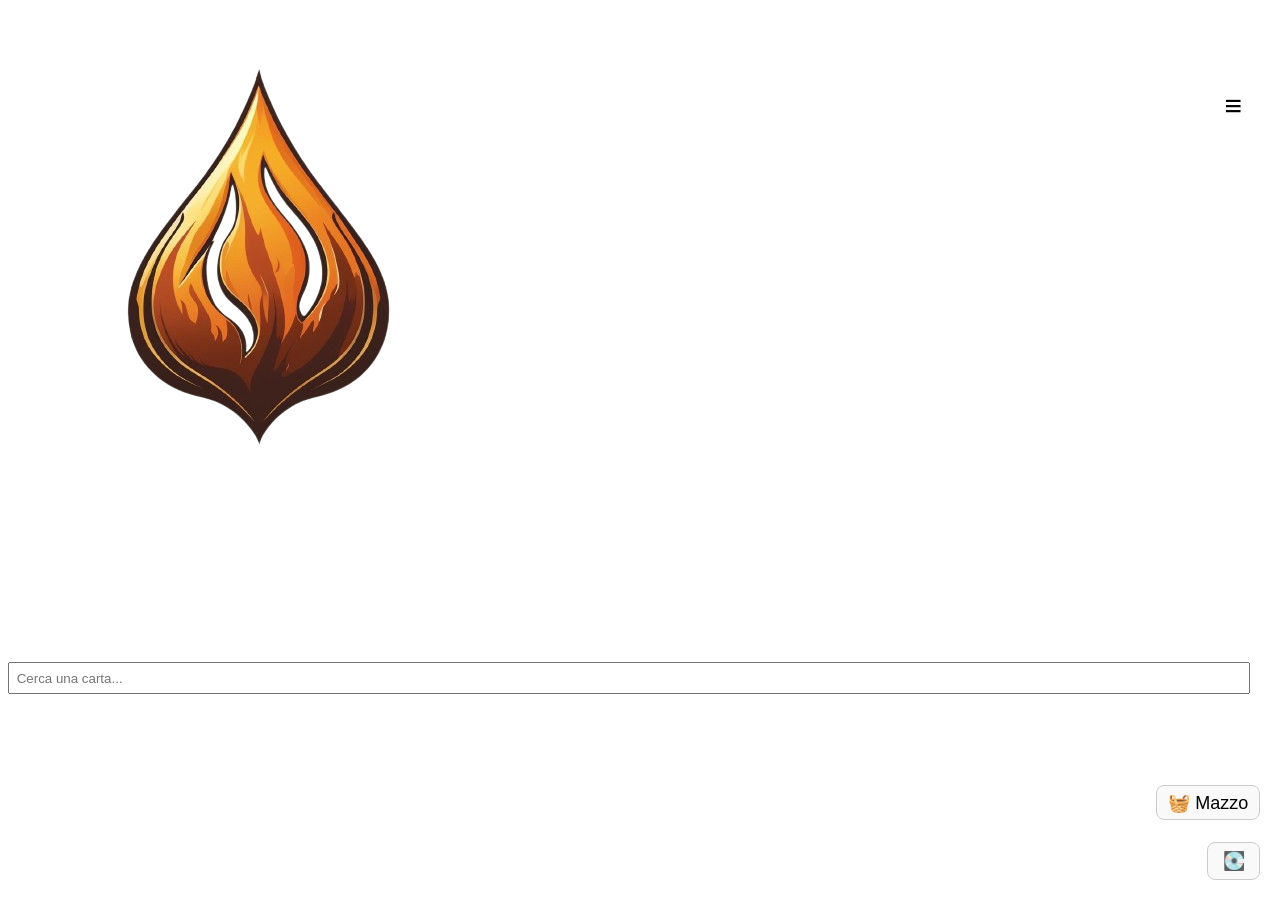
==== commit 2ecddb8f: "feat: modificati le classi css e rese gerarchiche refactor: aggiunti e modificati i file seguendo la" ====
--- a/index.html
+++ b/index.html
@@ -3,7 +3,12 @@
 <head>
   <meta charset="UTF-8">
   <title>Carte Vita</title>
-  <link rel="stylesheet" href="css/style.css">
+  <link rel="stylesheet" href="css/base.css">
+  <link rel="stylesheet" href="css/components/buttons.css">
+  <link rel="stylesheet" href="css/components/sidebar.css">
+  <link rel="stylesheet" href="css/components/cards-grid.css">
+  <link rel="stylesheet" href="css/components/popup.css">
+  <link rel="stylesheet" href="css/pages/index.css">
 </head>
 <body class="index_page">
 
--- a/css/base.css
+++ b/css/base.css
@@ -0,0 +1,5 @@
+/* base.css */
+/* Reset minimo e base comune (non impone layout specifici) */
+* { box-sizing: border-box; }
+
+html, body { height: 100%; }
--- a/css/components/buttons.css
+++ b/css/components/buttons.css
@@ -0,0 +1,6 @@
+/* components/buttons.css */
+/* Bottone generico usato in index (nel tuo CSS era "button { ... }") */
+button {
+  padding: 0.3em 0.6em;
+  cursor: pointer;
+}
--- a/css/components/sidebar.css
+++ b/css/components/sidebar.css
@@ -0,0 +1,45 @@
+/* components/sidebar.css */
+
+#toggleSidebar {
+  position: fixed;
+  top: 80px;
+  right: 20px;
+  font-size: 30px;
+  background: none;
+  border: none;
+  cursor: pointer;
+  z-index: 1001;
+}
+
+#sidebar {
+  position: fixed;
+  top: 60px;
+  right: -300px;
+  width: 280px;
+  height: 100%;
+  background: rgba(255,255,255,0.95);
+  box-shadow: -2px 0 5px rgba(0,0,0,0.3);
+  padding: 5em 1em 1em 1em; /* spazio in alto */
+  transition: right 0.3s ease-in-out;
+  z-index: 1000;
+}
+
+#sidebar.open {
+  right: 0;
+}
+
+#sidebar select {
+  width: 100%;
+  padding: 0.5em;
+  margin-bottom: 1em;
+}
+
+#search-container {
+  margin-top: 150px;
+}
+
+#search-container input {
+  width: calc(100% - 22px);
+  padding: 0.5em;
+  margin-bottom: 1em;
+}
--- a/css/components/cards-grid.css
+++ b/css/components/cards-grid.css
@@ -0,0 +1,25 @@
+/* components/cards-grid.css */
+
+#cards {
+  display: flex;
+  flex-wrap: wrap;
+  gap: 1em;
+  margin-top: 1em;
+}
+
+.card-img {
+  width: 160px;
+  border-radius: 8px;
+  cursor: pointer;
+  transition: transform 0.2s;
+  display: block;
+  margin: auto;
+}
+
+.card-img:hover {
+  transform: scale(1.05);
+}
+
+.card-wrapper {
+  text-align: center;
+}
--- a/css/components/popup.css
+++ b/css/components/popup.css
@@ -0,0 +1,69 @@
+/* components/popup.css */
+/* Popup/Overlay base usati in index */
+
+.overlay {
+  display: none;
+  position: fixed;
+  top: 0; left: 0; right: 0; bottom: 0;
+  background: rgba(0,0,0,0.6);
+  z-index: 999;
+}
+
+.popup {
+  display: none;
+  position: fixed;
+  top: 50%;
+  left: 50%;
+  transform: translate(-50%, -50%);
+  background: white;
+  padding: 1em;
+  border: 2px solid black;
+  border-radius: 10px;
+  z-index: 1000;
+  width: 90%;
+  max-width: 400px;
+  max-height: 80vh;
+  overflow-y: auto;
+  box-shadow: 0 0 20px rgba(0,0,0,0.4);
+}
+
+.popup img {
+  display: block;
+  max-width: 100%;
+  height: auto;
+  margin: 0 auto 1em auto;
+  border-radius: 6px;
+}
+
+.popup-close {
+  position: absolute;
+  top: 10px;
+  right: 10px;
+  background: red;
+  color: white;
+  border: none;
+  font-weight: bold;
+  font-size: 18px;
+  border-radius: 50%;
+  width: 30px;
+  height: 30px;
+  cursor: pointer;
+}
+
+.popup button {
+  margin-top: 10px;
+  display: inline-block;
+}
+
+.mazzo-popup {
+  display: none;
+  position: fixed;
+  top: 50%; left: 50%;
+  transform: translate(-50%, -50%);
+  background: white;
+  padding: 1.5em;
+  border: 2px solid black;
+  z-index: 1000;
+  max-width: 80%; max-height: 80%;
+  overflow: auto;
+}
--- a/css/pages/index.css
+++ b/css/pages/index.css
@@ -0,0 +1,65 @@
+/* pages/index.css */
+
+.body_index {
+  font-family: Arial, sans-serif;
+  margin: 0;
+  padding: 2em;
+  background: url('../img/utils/sfondo.jpg') no-repeat center center fixed;
+  background-size: cover;
+  color: #111;
+}
+
+.body_index header {
+  position: fixed;
+  top: 0;
+  left: 0;
+  right: 0;
+  text-align: center;
+  z-index: 1000;
+  background: transparent;
+}
+
+.body_index header img {
+  height: 60px;
+  cursor: pointer;
+}
+
+#mazzoBtn {
+  position: fixed;
+  bottom: 80px;
+  right: 20px;
+  background: #f9f9f9;
+  border: 1px solid #ccc;
+  border-radius: 8px;
+  font-size: 18px;
+  z-index: 1001;
+}
+
+#linkMazzi {
+  position: fixed;
+  bottom: 20px;
+  right: 20px;
+  background: #f9f9f9;
+  border: 1px solid #ccc;
+  border-radius: 8px;
+  font-size: 18px;
+  padding: 0.4em 0.8em;
+  text-decoration: none;
+  color: black;
+  z-index: 1001;
+  cursor: pointer;
+}
+
+#messaggioAggiunta {
+  position: fixed;
+  top: 170px;
+  right: 20px;
+  background: #d4edda;
+  color: #155724;
+  border: 1px solid #c3e6cb;
+  padding: 0.5em 1em;
+  border-radius: 8px;
+  opacity: 0;
+  transition: opacity 0.5s ease-in-out;
+  z-index: 1001;
+}
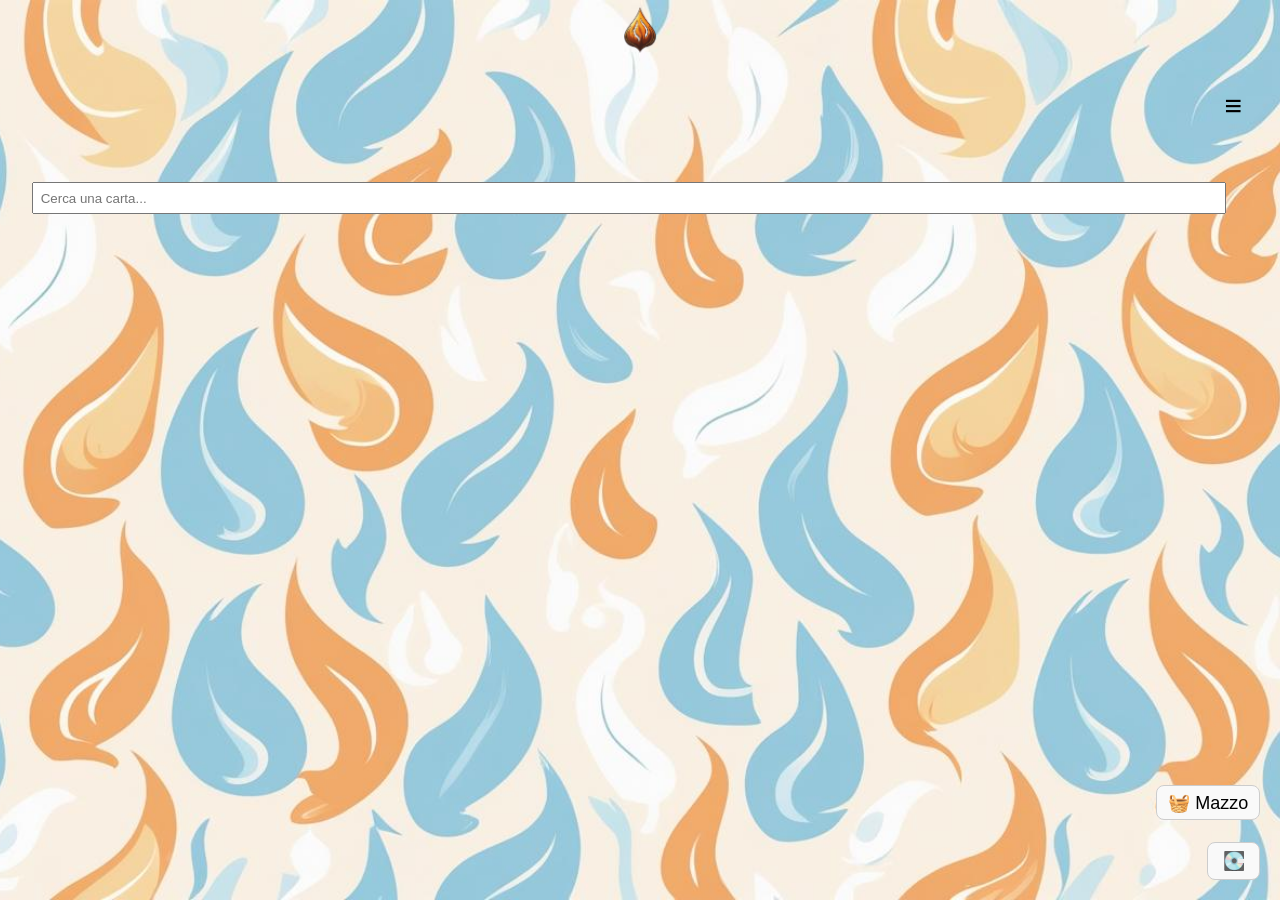
==== commit 3b730227: "fix: aggiustati collegamenti tra file" ====
--- a/index.html
+++ b/index.html
@@ -10,7 +10,7 @@
   <link rel="stylesheet" href="css/components/popup.css">
   <link rel="stylesheet" href="css/pages/index.css">
 </head>
-<body class="index_page">
+<body class="body_index">
 
   <header><a href="home.html"><img src="img/utils/logo.jpg" alt="Home"></a></header>
   <button id="toggleSidebar">≡</button>
--- a/css/pages/index.css
+++ b/css/pages/index.css
@@ -4,7 +4,7 @@
   font-family: Arial, sans-serif;
   margin: 0;
   padding: 2em;
-  background: url('../img/utils/sfondo.jpg') no-repeat center center fixed;
+  background: url('../../img/utils/sfondo.jpg') no-repeat center center fixed;
   background-size: cover;
   color: #111;
 }
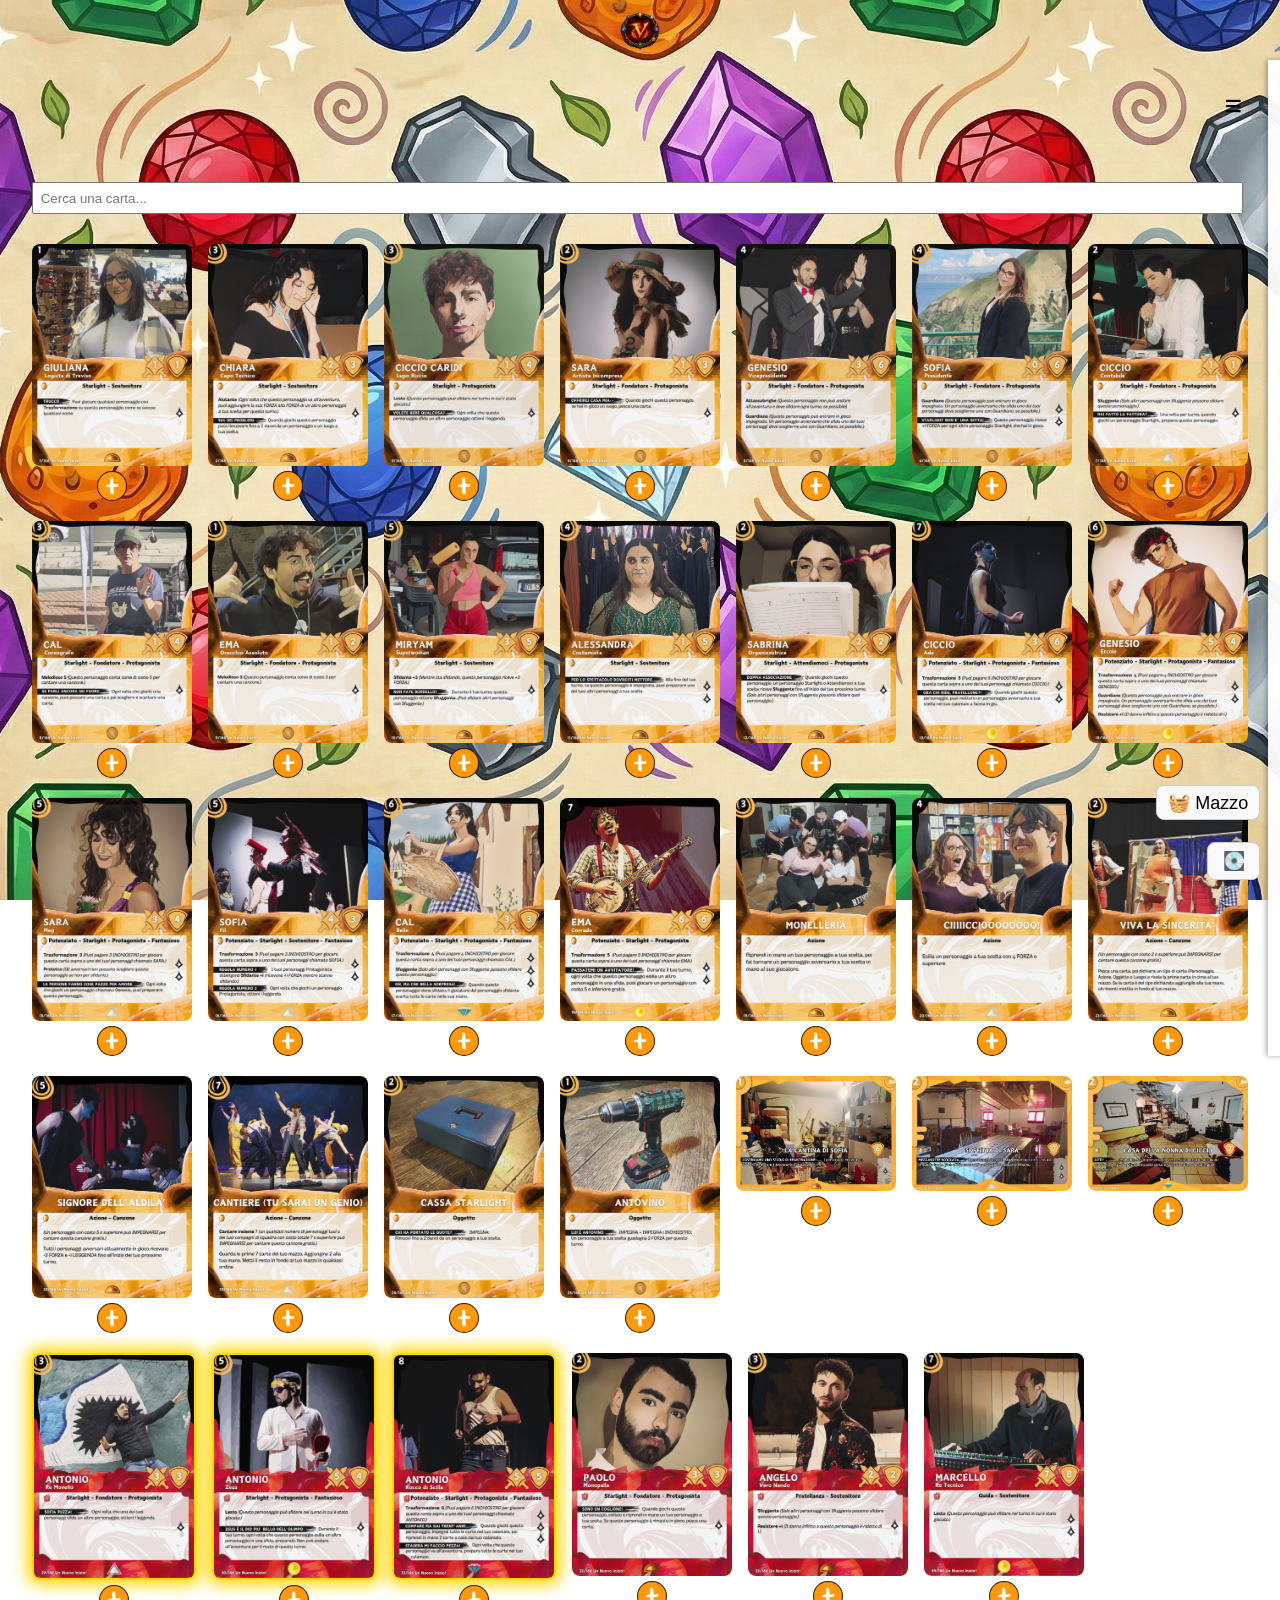
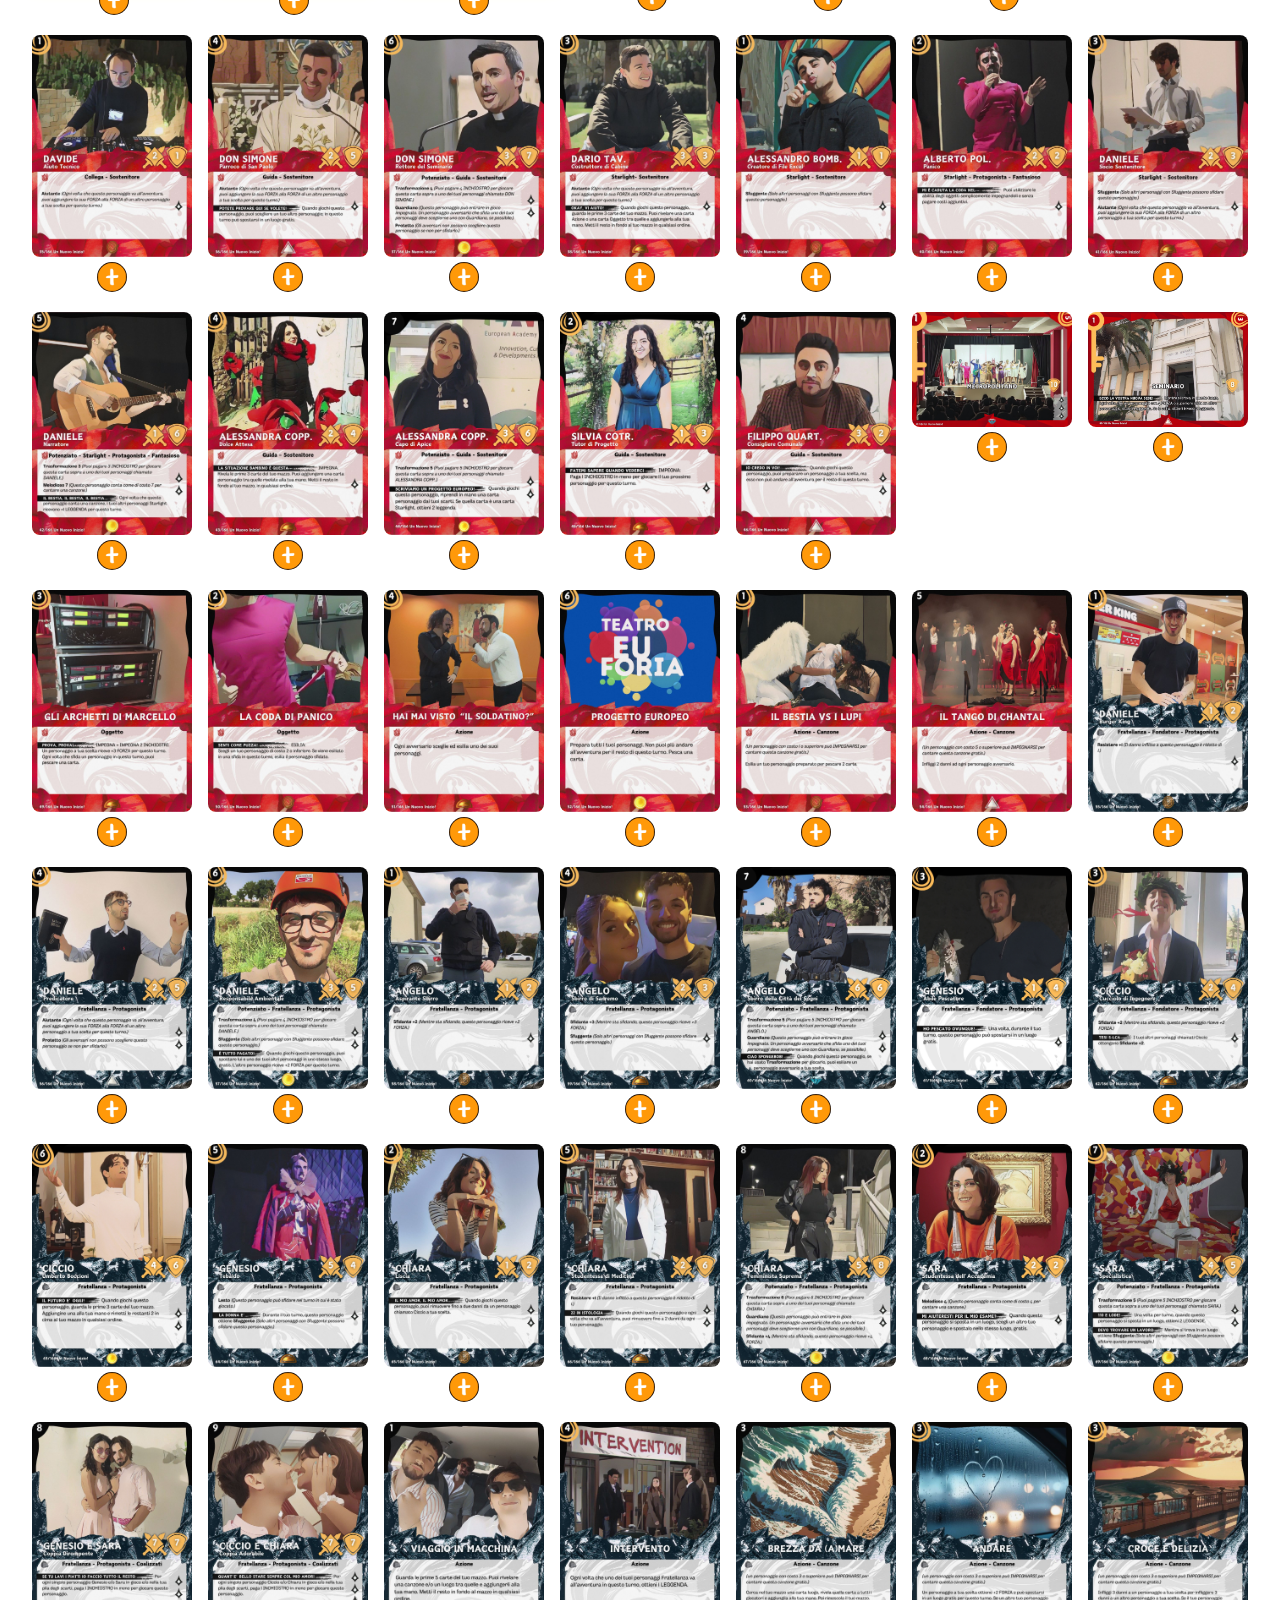
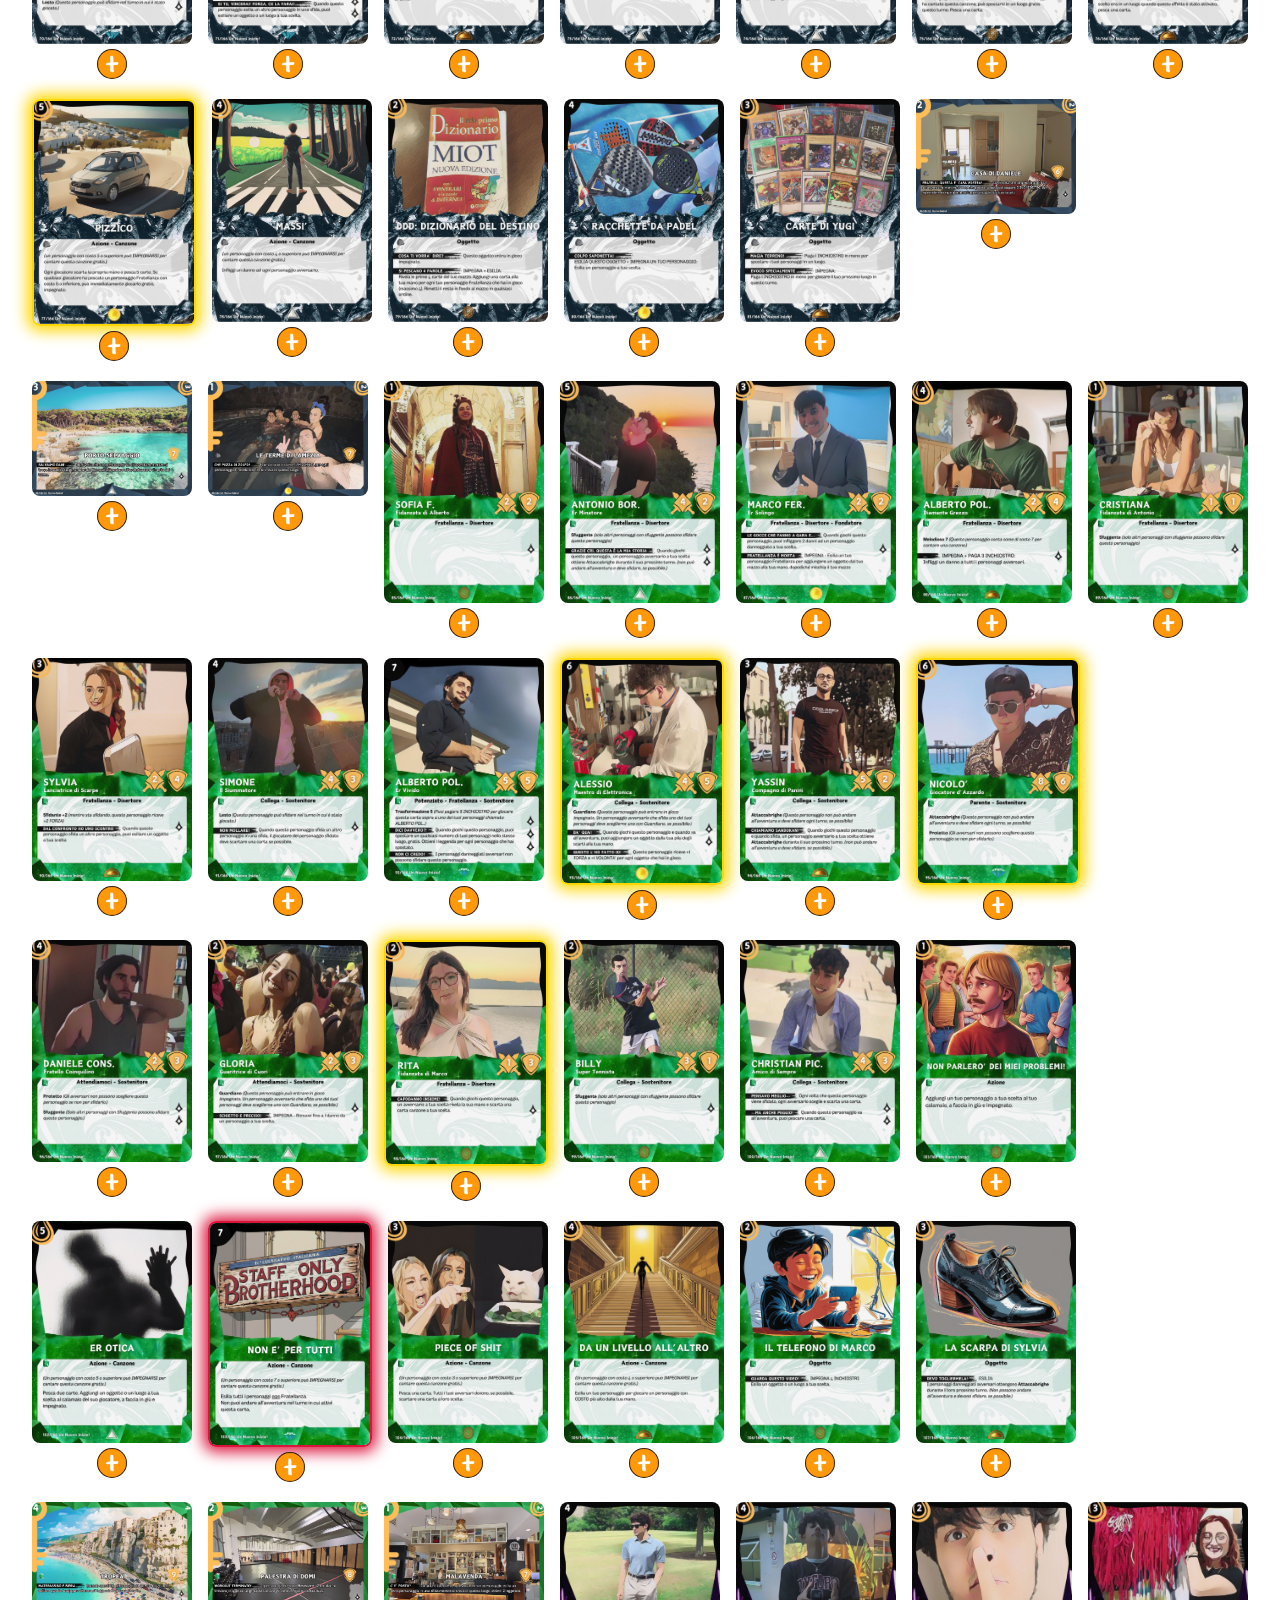
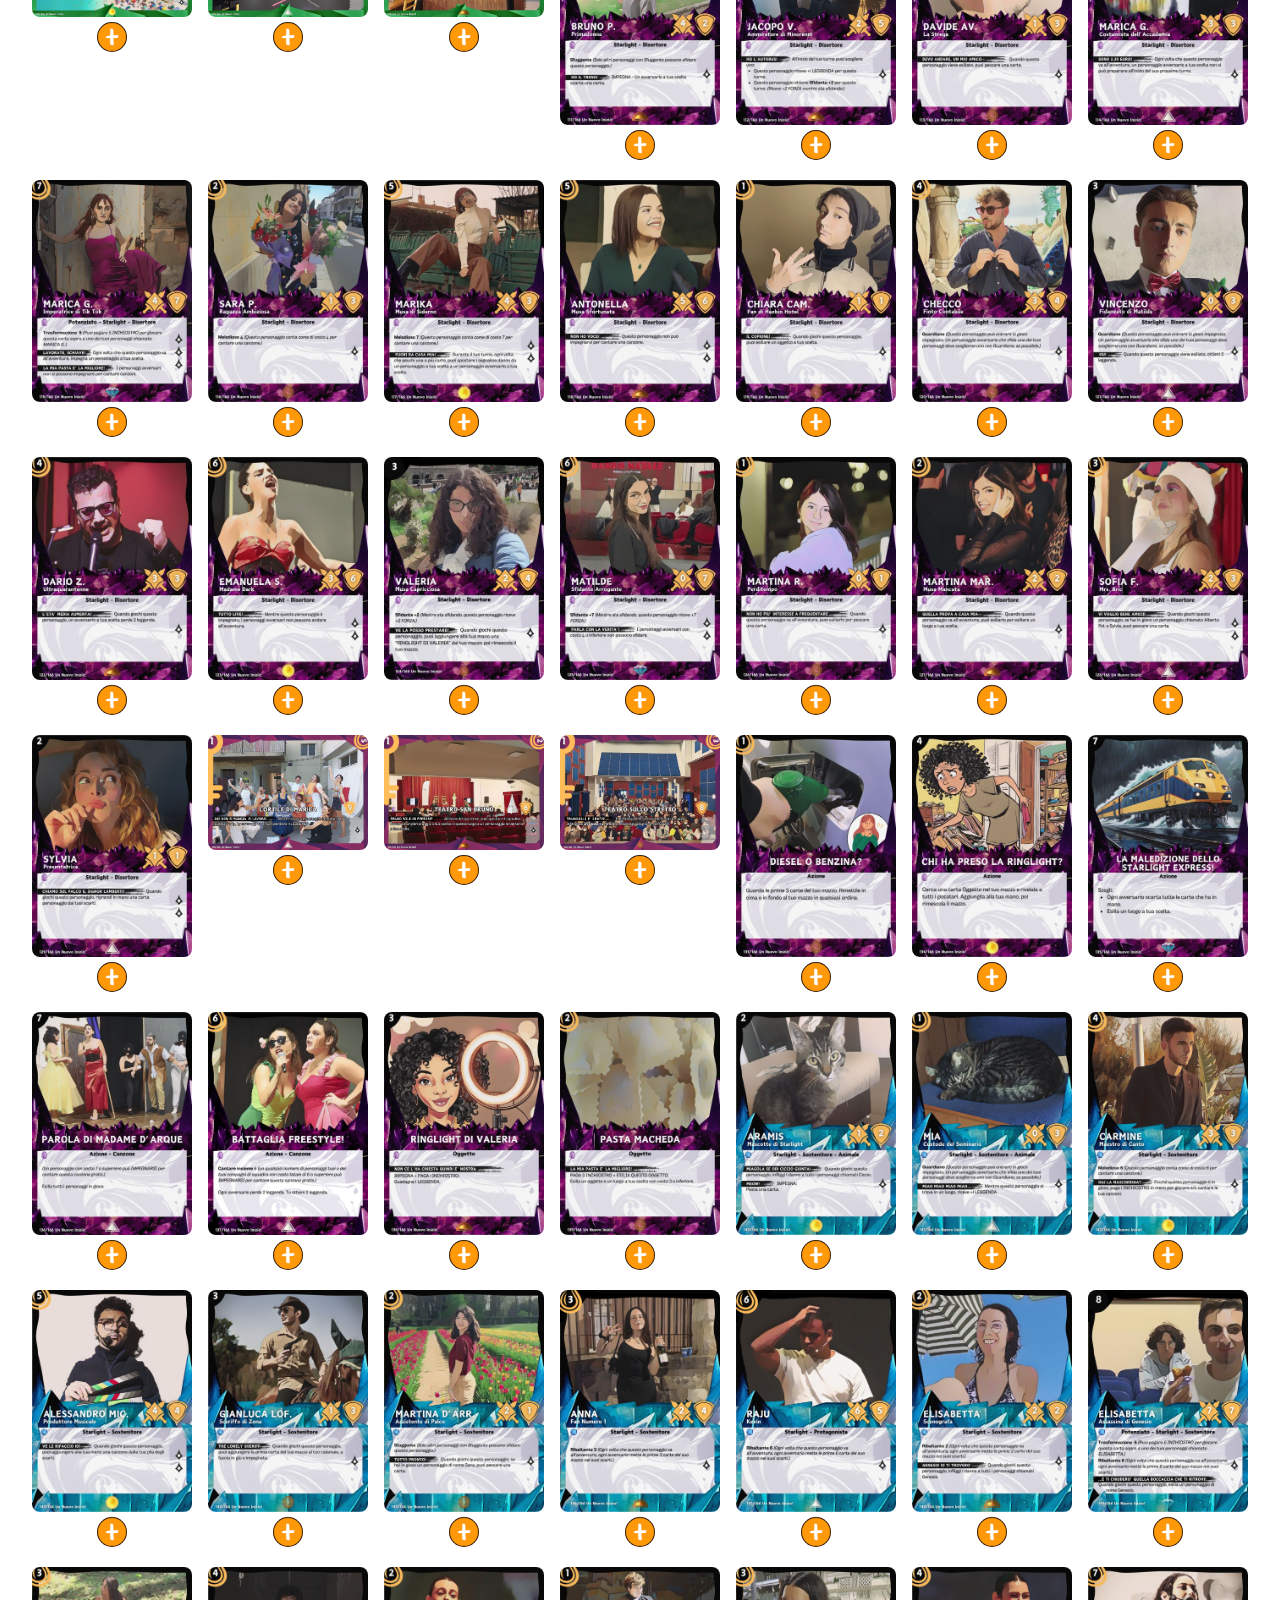
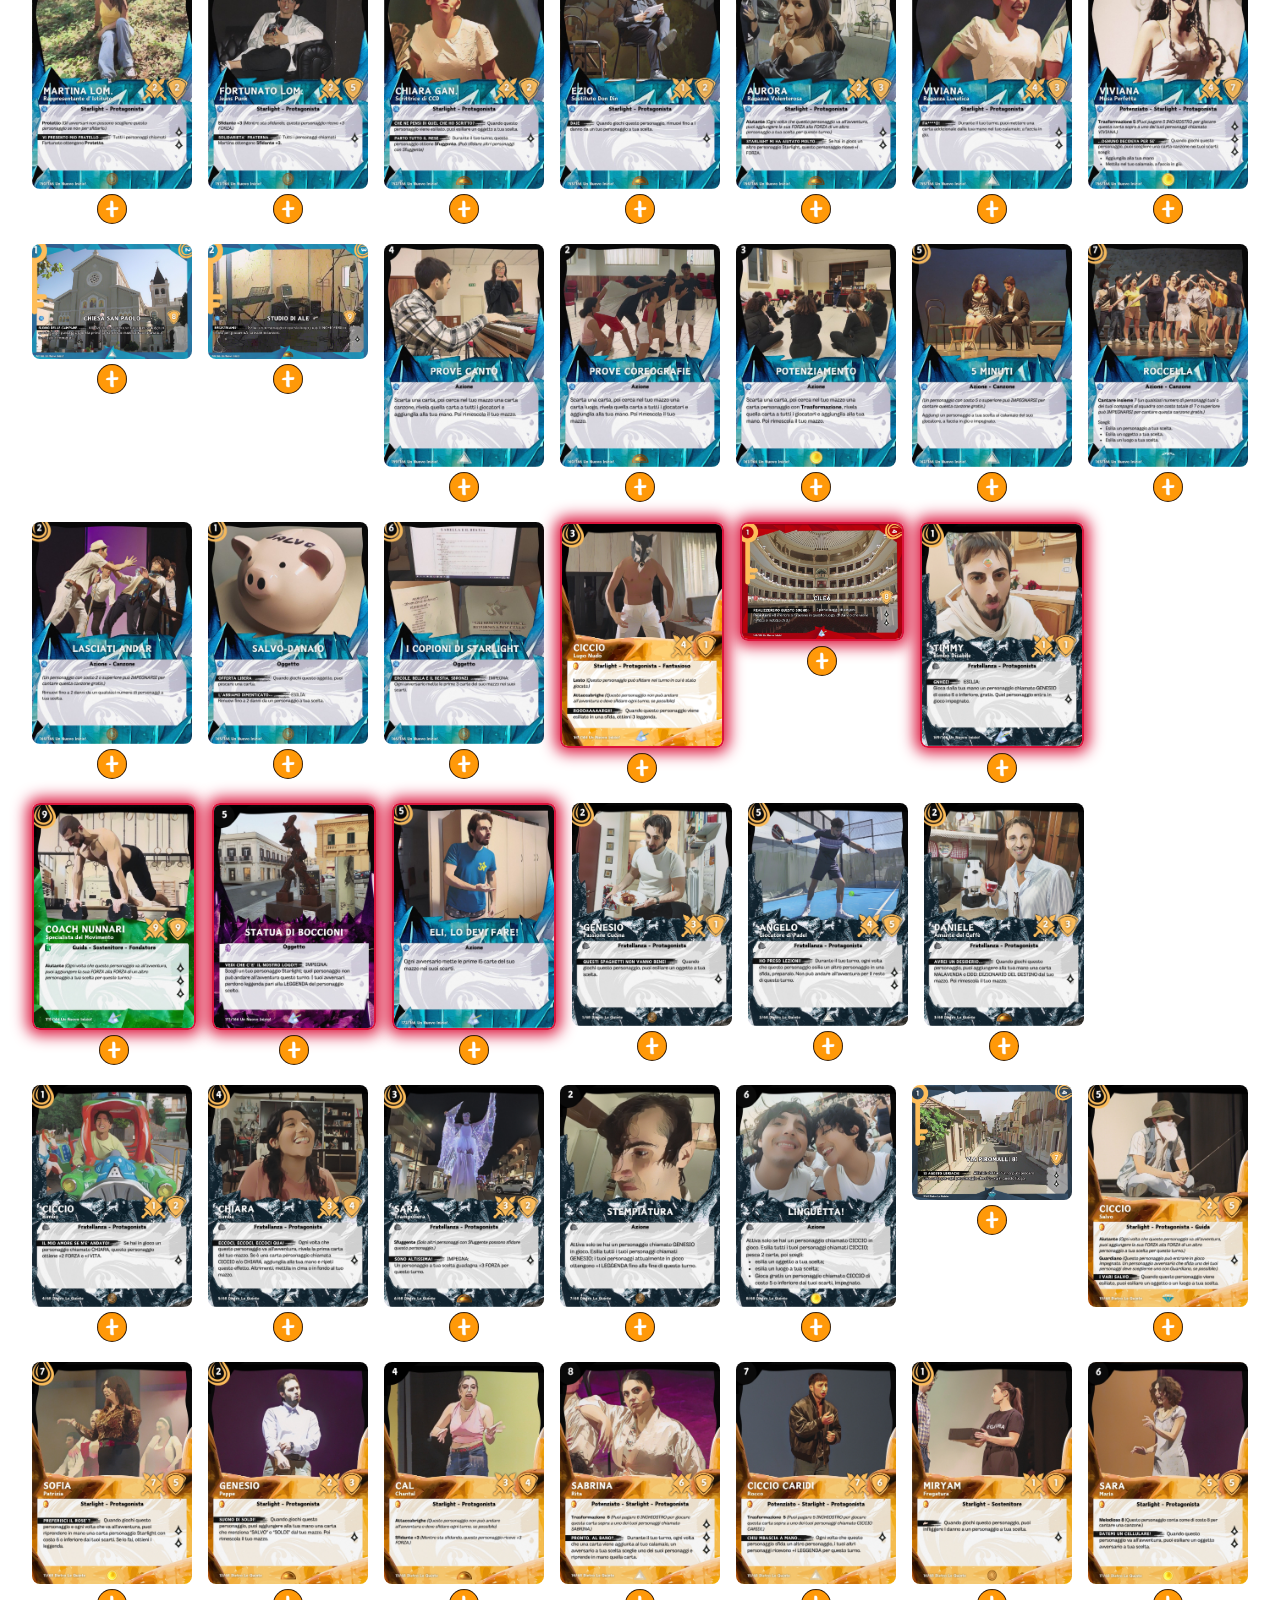
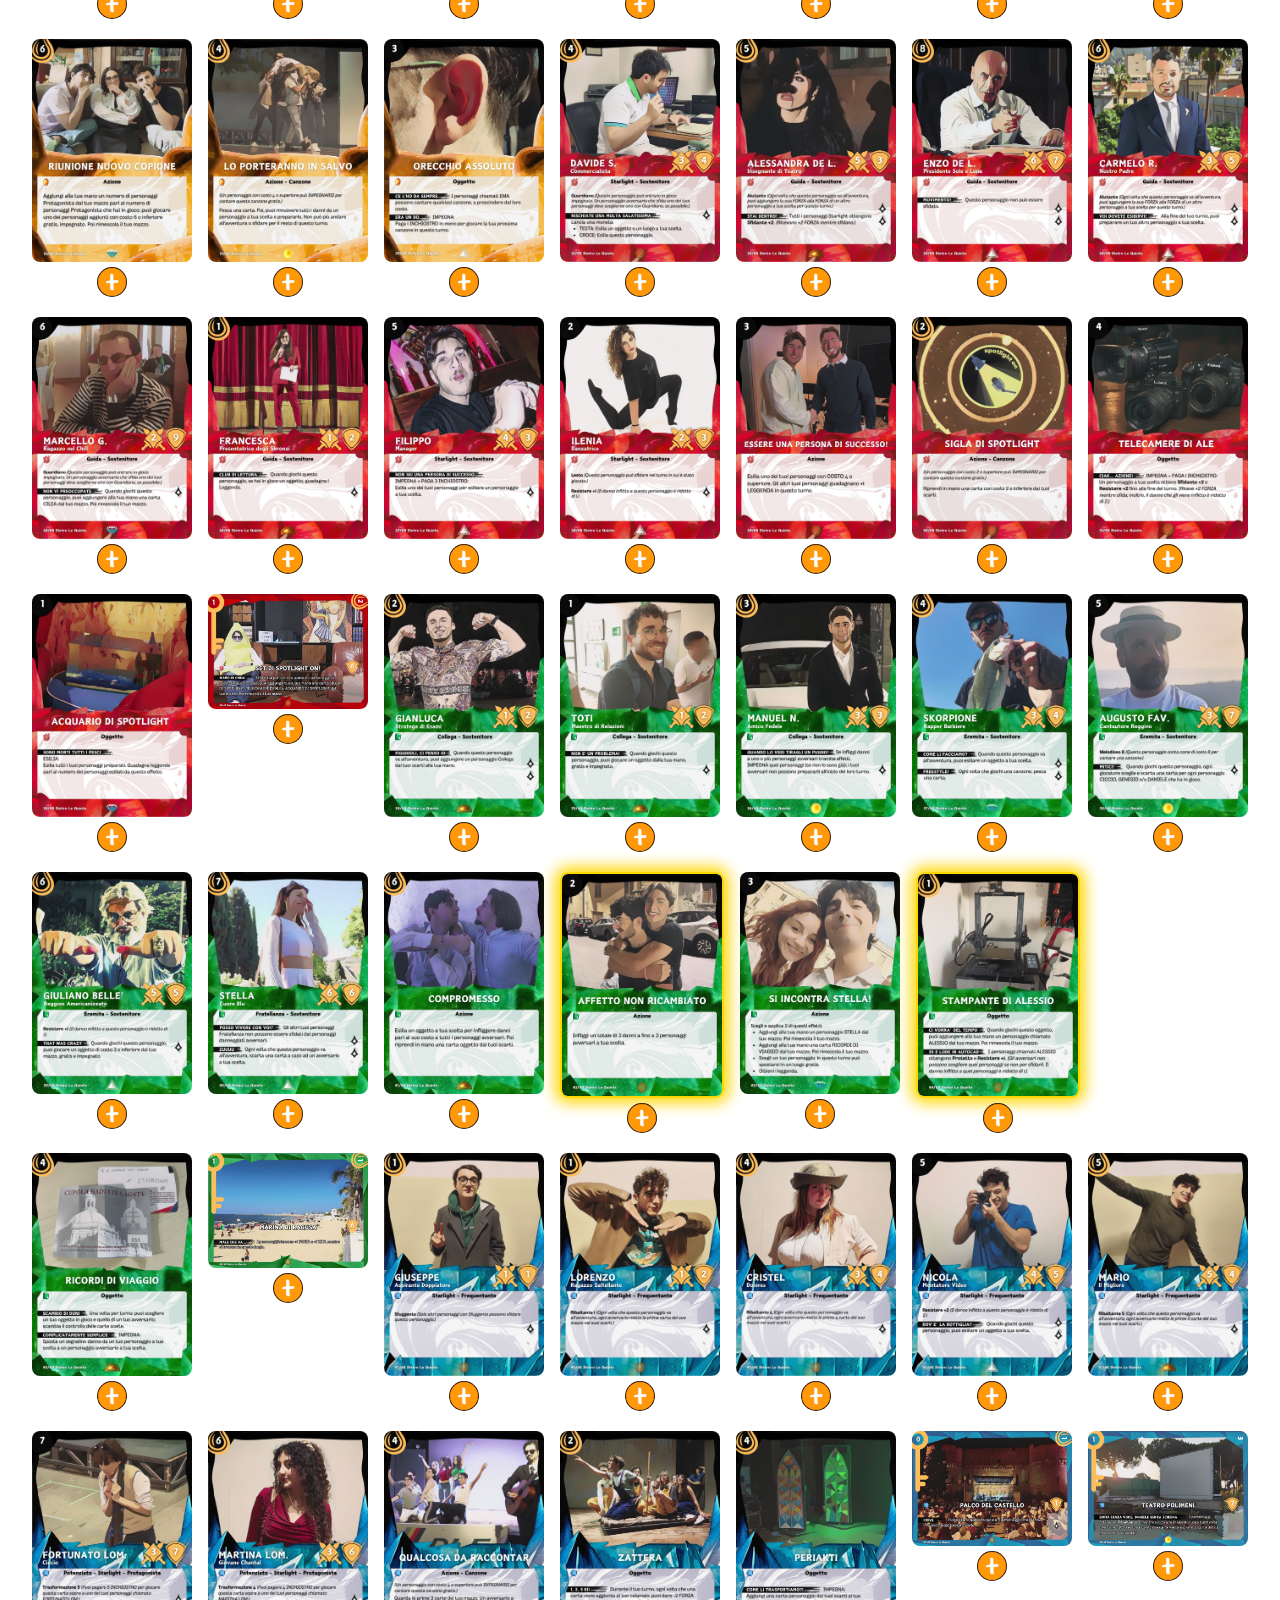
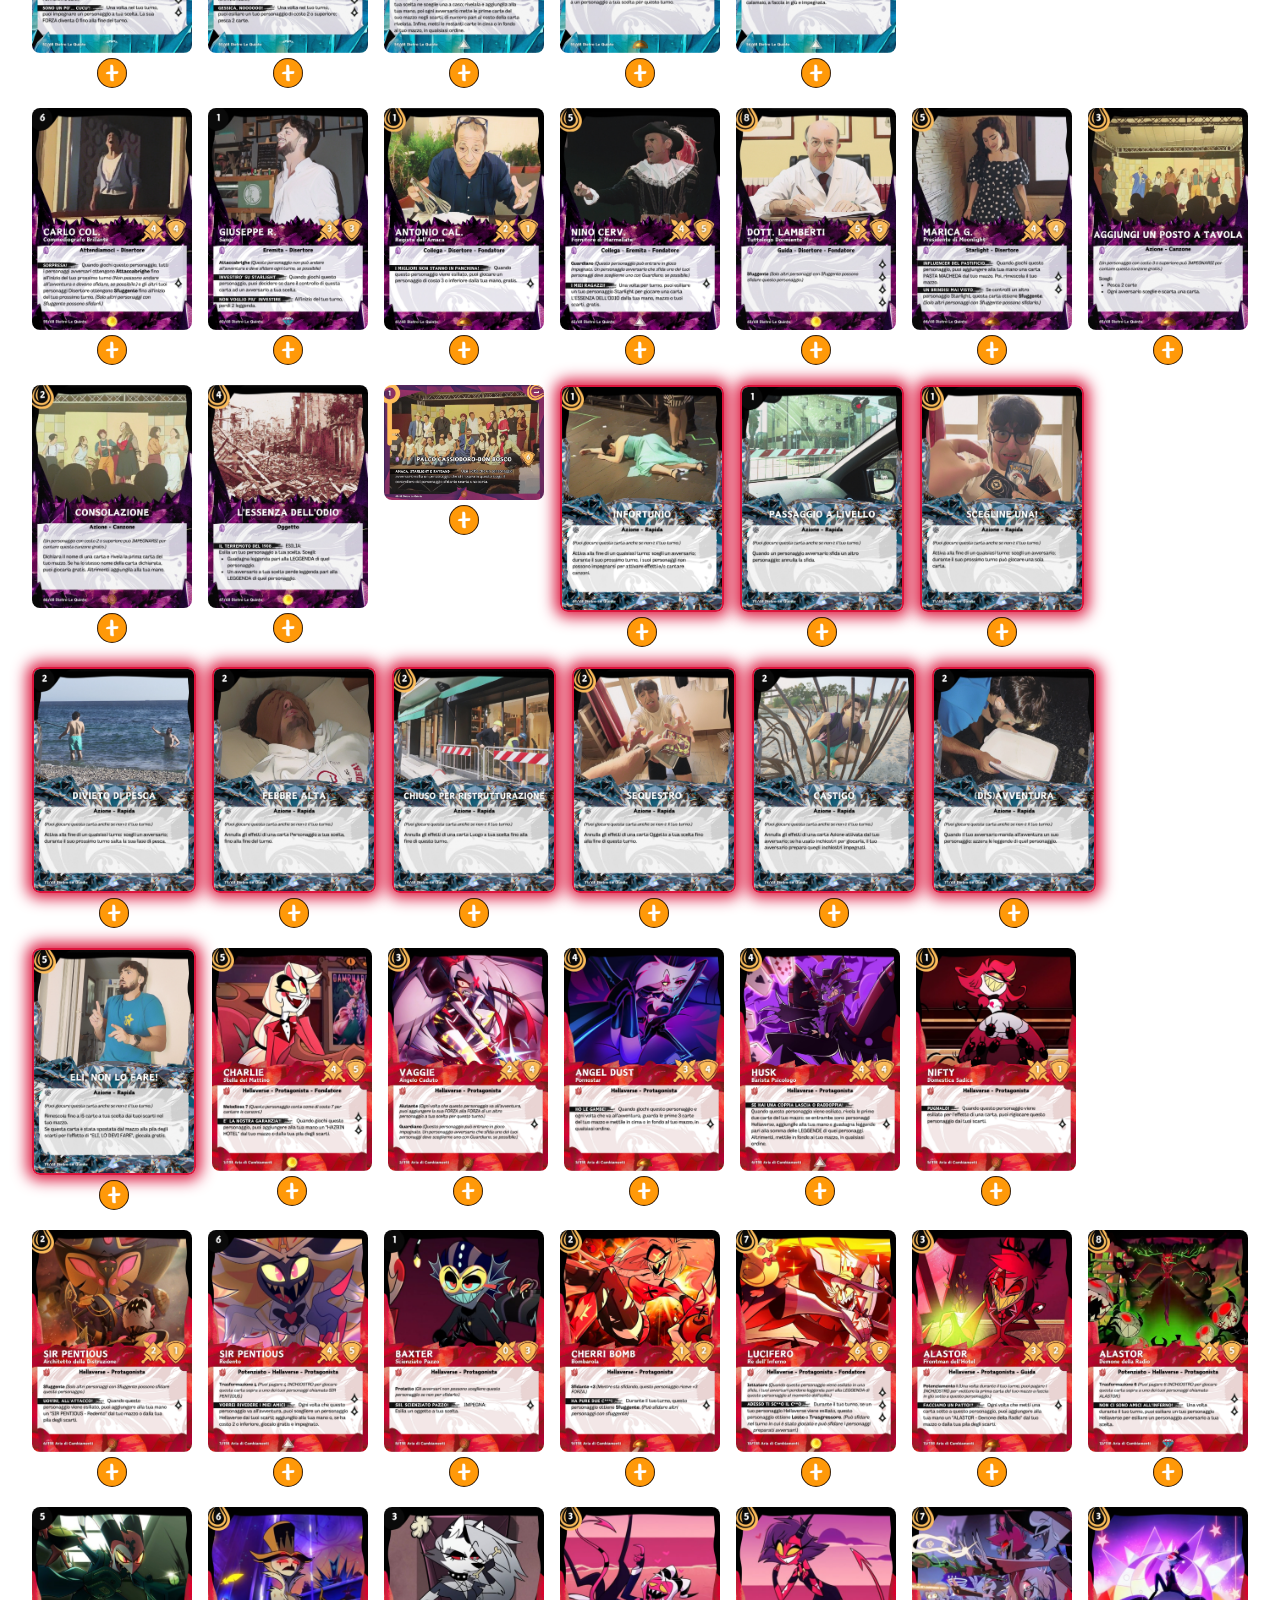
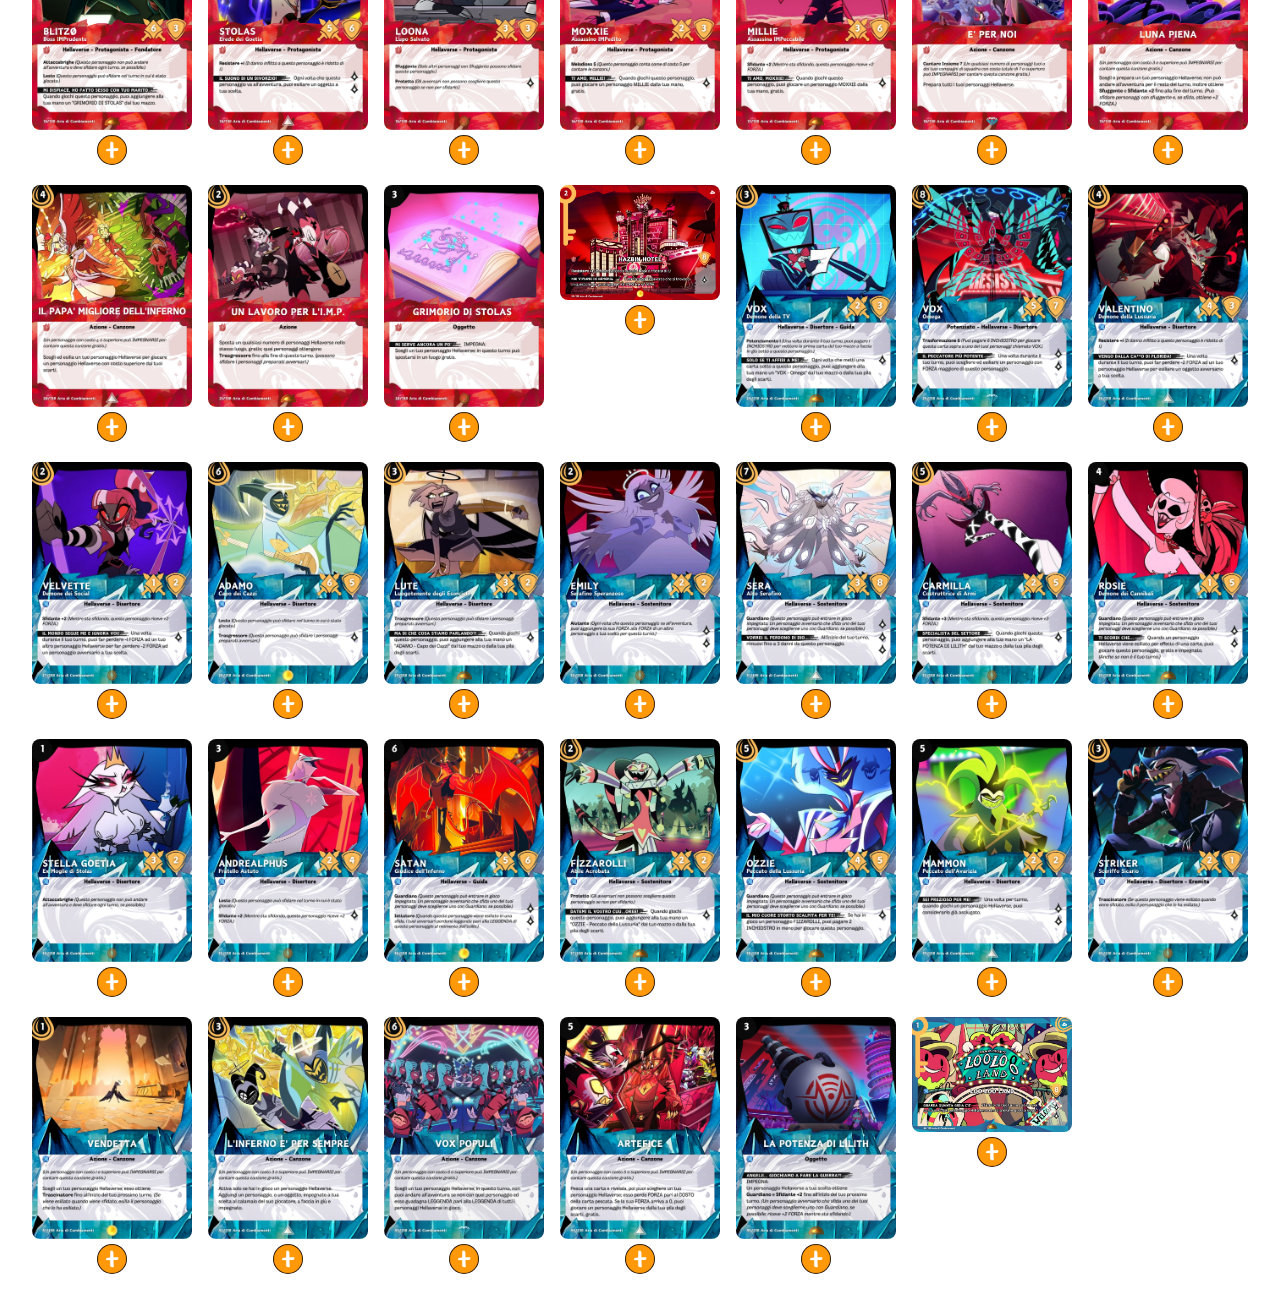
==== commit 383ac641: "Update index.html" ====
--- a/index.html
+++ b/index.html
@@ -3,30 +3,329 @@
 <head>
   <meta charset="UTF-8">
   <title>Carte Vita</title>
-  <link rel="stylesheet" href="css/base.css">
-  <link rel="stylesheet" href="css/components/buttons.css">
-  <link rel="stylesheet" href="css/components/sidebar.css">
-  <link rel="stylesheet" href="css/components/cards-grid.css">
-  <link rel="stylesheet" href="css/components/popup.css">
-  <link rel="stylesheet" href="css/pages/index.css">
+  <style>
+    body {
+      font-family: Arial, sans-serif;
+      margin: 0;
+      padding: 2em;
+      background: url('sfondo.jpg') no-repeat center center fixed;
+      background-size: cover;
+      color: #111;
+    }
+    header {
+      position: fixed;
+      top: 0;
+      left: 0;
+      right: 0;
+      text-align: center;
+      z-index: 1000;
+      background: transparent;
+    }
+    header img {
+      height: 60px;
+      cursor: pointer;
+    }
+    #toggleSidebar {
+      position: fixed;
+      top: 80px;
+      right: 20px;
+      font-size: 30px;
+      background: none;
+      border: none;
+      cursor: pointer;
+      z-index: 1001;
+    }
+    #sidebar {
+      position: fixed;
+      top: 60px;
+      right: -300px;
+      width: 280px;
+      height: 100%;
+      background: rgba(255,255,255,0.95);
+      box-shadow: -2px 0 5px rgba(0,0,0,0.3);
+      padding: 5em 1em 1em 1em;  /* 👈 questo aggiunge spazio in alto */
+      transition: right 0.3s ease-in-out;
+      z-index: 1000;
+    }
+    #sidebar.open {
+      right: 0;
+    }
+    #sidebar select {
+      width: 100%;
+      padding: 0.5em;
+      margin-bottom: 1em;
+    }
+    .dropdown {
+      position: relative;
+      display: inline-block;
+      width: 100%;
+      margin-bottom: 1em;
+    }
+    
+    .dropdown-toggle {
+      width: 100%;
+      padding: 0.5em;
+      background: white;
+      border: 1px solid #ccc;
+      text-align: left;
+      cursor: pointer;
+    }
+    
+    .dropdown-menu {
+      display: none;
+      position: absolute;
+      width: 100%;
+      background: white;
+      border: 1px solid #ccc;
+      max-height: 200px;
+      overflow-y: auto;
+      z-index: 999;
+    }
+    
+    .dropdown.open .dropdown-menu {
+      display: block;
+    }
+    .dropdown-menu label {
+      display: block;
+      padding: 0.3em 0.5em;
+      cursor: pointer;
+      font-family: inherit;
+      font-size: 14px;
+    }
+    
+    .dropdown-menu input[type="checkbox"] {
+      margin-right: 0.5em;
+    }
+
+    #search-container {
+      margin-top: 150px;
+    }
+    #search-container input {
+      width: calc(100% - 22px);
+      padding: 0.5em;
+      margin-bottom: 1em;
+    }
+    #cards {
+      display: flex;
+      flex-wrap: wrap;
+      gap: 1em;
+      margin-top: 1em;
+    }
+    .card-img {
+      width: 160px;
+      border-radius: 8px;
+      cursor: pointer;
+      transition: transform 0.2s;
+      display: block;
+      margin: auto;
+    }
+    .card-img:hover {
+      transform: scale(1.05);
+    }
+    .card-wrapper {
+      text-align: center;
+    }
+    button {
+      padding: 0.3em 0.6em;
+      cursor: pointer;
+    }
+    #mazzoBtn {
+      position: fixed;
+      bottom: 80px;
+      right: 20px;
+      background: #f9f9f9;
+      border: 1px solid #ccc;
+      border-radius: 8px;
+      font-size: 18px;
+      z-index: 1001;
+    }
+    #linkMazzi {
+      position: fixed;
+      bottom: 20px;
+      right: 20px;
+      background: #f9f9f9;
+      border: 1px solid #ccc;
+      border-radius: 8px;
+      font-size: 18px;
+      padding: 0.4em 0.8em;
+      text-decoration: none;
+      color: black;
+      z-index: 1001;
+      cursor: pointer;
+    }
+    #messaggioAggiunta {
+      position: fixed;
+      top: 170px;
+      right: 20px;
+      background: #d4edda;
+      color: #155724;
+      border: 1px solid #c3e6cb;
+      padding: 0.5em 1em;
+      border-radius: 8px;
+      opacity: 0;
+      transition: opacity 0.5s ease-in-out;
+      z-index: 1001;
+    }
+    .overlay {
+      display: none;
+      position: fixed;
+      top: 0; left: 0; right: 0; bottom: 0;
+      background: rgba(0,0,0,0.6);
+      z-index: 999;
+    }
+    .popup {
+      display: none;
+      position: fixed;
+      top: 50%;
+      left: 50%;
+      transform: translate(-50%, -50%);
+      background: white;
+      padding: 1em;
+      border: 2px solid black;
+      border-radius: 10px;
+      z-index: 1000;
+      width: 90%;
+      max-width: 400px;
+      max-height: 80vh;
+      overflow-y: auto;
+      box-shadow: 0 0 20px rgba(0,0,0,0.4);
+    }
+    .popup img {
+      display: block;
+      max-width: 100%;
+      height: auto;
+      margin: 0 auto 1em auto;
+      border-radius: 6px;
+    }
+    .popup-close {
+      position: absolute;
+      top: 10px;
+      right: 10px;
+      background: red;
+      color: white;
+      border: none;
+      font-weight: bold;
+      font-size: 18px;
+      border-radius: 50%;
+      width: 30px;
+      height: 30px;
+      cursor: pointer;
+    }
+    .popup button {
+      margin-top: 10px;
+      display: inline-block;
+    }
+    .mazzo-popup {
+      display: none;
+      position: fixed;
+      top: 50%; left: 50%;
+      transform: translate(-50%, -50%);
+      background: white;
+      padding: 1.5em;
+      border: 2px solid black;
+      z-index: 1000;
+      max-width: 80%; max-height: 80%;
+      overflow: auto;
+    }
+      .btn-add {
+      background: none;
+      border: none;
+      padding: 0;
+      margin-top: 5px;
+      cursor: pointer;
+      border-radius: 50%;
+    }
+  </style>
 </head>
-<body class="body_index">
-
-  <header><a href="home.html"><img src="img/utils/logo.jpg" alt="Home"></a></header>
+<body>
+
+  <header><a href="home.html"><img src="logo.jpg" alt="Home"></a></header>
   <button id="toggleSidebar">≡</button>
   <button id="mazzoBtn">🧺 Mazzo</button>
   <a href="mazzi.html" id="linkMazzi" title="I miei mazzi">💽</a>
   <div id="messaggioAggiunta">Carta aggiunta al mazzo!</div>
 
   <div id="sidebar">
-    <select id="filtroSet"><option value="">SET</option><option>UN NUOVO INIZIO</option></select>
-    <select id="filtroPietra"><option value="">PIETRA</option><option>ACCIAIO</option><option>AMBRA</option><option>AMETISTA</option><option>RUBINO</option><option>SMERALDO</option><option>ZAFFIRO</option></select>
-    <select id="filtroRarita"><option value="">RARITÀ</option><option>COMUNE</option><option>NON COMUNE</option><option>RARO</option><option>SUPER RARO</option><option>LEGGENDARIO</option><option>PROMO</option></select>
-    <select id="filtroClassificazione"><option value="">CLASSIFICAZIONE</option><option>ANIMALE</option><option>COLLEGA</option><option>DISERTORE</option><option>FONDATORE</option><option>PROTAGONISTA</option><option>SOSTENITORE</option></select>
-    <select id="filtroTipo"><option value="">TIPO</option><option>PERSONAGGIO</option><option>OGGETTO</option><option>AZIONE</option><option>LUOGO</option><option>AZIONE (CANZONE)</option></select>
-    <select id="filtroCosto"><option value="">COSTO</option><option>1</option><option>2</option><option>3</option><option>4</option><option>5</option><option>6</option><option>7</option><option>8</option><option>9</option></select>
+    <div class="dropdown">
+      <button class="dropdown-toggle" onclick="toggleDropdown('Set')">SET</button>
+      <div class="dropdown-menu" id="dropdownSet">
+        <label><input type="checkbox" value="UN NUOVO INIZIO"> UN NUOVO INIZIO</label>
+        <label><input type="checkbox" value="DIETRO LE QUINTE"> DIETRO LE QUINTE</label>
+        <label><input type="checkbox" value="ARIA DI CAMBIAMENTI"> ARIA DI CAMBIAMENTI</label>
+      </div>
+    </div>
+    <div class="dropdown">
+      <button class="dropdown-toggle" onclick="toggleDropdown('Pietra')">PIETRA</button>
+      <div class="dropdown-menu" id="dropdownPietra">
+        <label><input type="checkbox" value="ACCIAIO"> ACCIAIO</label>
+        <label><input type="checkbox" value="AMBRA"> AMBRA</label>
+        <label><input type="checkbox" value="AMETISTA"> AMETISTA</label>
+        <label><input type="checkbox" value="DIAMANTE"> DIAMANTE</label>
+        <label><input type="checkbox" value="RUBINO"> RUBINO</label>
+        <label><input type="checkbox" value="SMERALDO"> SMERALDO</label>
+        <label><input type="checkbox" value="ZAFFIRO"> ZAFFIRO</label>
+      </div>
+    </div>
+    <div class="dropdown">
+      <button class="dropdown-toggle" onclick="toggleDropdown('Rarita')">RARITÀ</button>
+      <div class="dropdown-menu" id="dropdownRarita">
+        <label><input type="checkbox" value="COMUNE"> COMUNE</label>
+        <label><input type="checkbox" value="NON COMUNE"> NON COMUNE</label>
+        <label><input type="checkbox" value="RARO"> RARO</label>
+        <label><input type="checkbox" value="SUPER RARO"> SUPER RARO</label>
+        <label><input type="checkbox" value="LEGGENDARIO"> LEGGENDARIO</label>
+        <label><input type="checkbox" value="PROMO"> PROMO</label>
+      </div>
+    </div>
+    <div class="dropdown">
+      <button class="dropdown-toggle" onclick="toggleDropdown('Classificazione')">CLASSIFICAZIONE</button>
+      <div class="dropdown-menu" id="dropdownClassificazione">
+        <label><input type="checkbox" value="ANIMALE"> ANIMALE</label>
+        <label><input type="checkbox" value="ATTENDIAMOCI"> ATTENDIAMOCI</label>
+        <label><input type="checkbox" value="COALIZZATI"> COALIZZATI</label>
+        <label><input type="checkbox" value="COLLEGA"> COLLEGA</label>
+        <label><input type="checkbox" value="DISERTORE"> DISERTORE</label>
+        <label><input type="checkbox" value="EREMITA"> EREMITA</label>
+        <label><input type="checkbox" value="FANTASIOSO"> FANTASIOSO</label>
+        <label><input type="checkbox" value="FRATELLANZA"> FRATELLANZA</label>
+        <label><input type="checkbox" value="FREQUENTANTE"> FREQUENTANTE</label>
+        <label><input type="checkbox" value="FONDATORE"> FONDATORE</label>
+        <label><input type="checkbox" value="GUIDA"> GUIDA</label>
+        <label><input type="checkbox" value="HELLAVERSE"> HELLAVERSE</label>
+        <label><input type="checkbox" value="PARENTE"> PARENTE</label>
+        <label><input type="checkbox" value="POTENZIATO"> POTENZIATO</label>
+        <label><input type="checkbox" value="PROTAGONISTA"> PROTAGONISTA</label>
+        <label><input type="checkbox" value="SOSTENITORE"> SOSTENITORE</label>
+        <label><input type="checkbox" value="STARLIGHT"> STARLIGHT</label>
+      </div>
+    </div>
+    <div class="dropdown">
+      <button class="dropdown-toggle" onclick="toggleDropdown('Tipo')">TIPO</button>
+      <div class="dropdown-menu" id="dropdownTipo">
+        <label><input type="checkbox" value="PERSONAGGIO"> PERSONAGGIO</label>
+        <label><input type="checkbox" value="OGGETTO"> OGGETTO</label>
+        <label><input type="checkbox" value="AZIONE"> AZIONE</label>
+        <label><input type="checkbox" value="LUOGO"> LUOGO</label>
+        <label><input type="checkbox" value="AZIONE (CANZONE)"> AZIONE (CANZONE)</label>
+      </div>
+    </div>
+    <div class="dropdown">
+      <button class="dropdown-toggle" onclick="toggleDropdown('Costo')">COSTO</button>
+      <div class="dropdown-menu" id="dropdownCosto">
+        <label><input type="checkbox" value="1"> 1</label>
+        <label><input type="checkbox" value="2"> 2</label>
+        <label><input type="checkbox" value="3"> 3</label>
+        <label><input type="checkbox" value="4"> 4</label>
+        <label><input type="checkbox" value="5"> 5</label>
+        <label><input type="checkbox" value="6"> 6</label>
+        <label><input type="checkbox" value="7"> 7</label>
+        <label><input type="checkbox" value="8"> 8</label>
+        <label><input type="checkbox" value="9"> 9</label>
+      </div>
+    </div>
     <select id="sortBy"><option value="">ORDINA PER</option><option value="nome">NOME</option><option value="costo">COSTO</option><option value="rarita">RARITÀ</option></select>
     <button onclick="filtraCarte()">🎯 Applica Filtri</button>
+    <button onclick="resetFiltri()">♻️ Reimposta filtri</button>
   </div>
 
   <div id="search-container">
@@ -52,15 +351,64 @@
   </div>
 
 <script>
+
+  let __cardsPromise = null;
+
+  async function loadAllCards() {
+    if (__cardsPromise) return __cardsPromise;
+  
+    __cardsPromise = (async () => {
+      try {
+        const manifestRes = await fetch("cards/manifest.json");
+        if (!manifestRes.ok) throw new Error("manifest non trovato");
+        const manifest = await manifestRes.json();
+  
+        const lists = await Promise.all(
+          (manifest.sets || []).map(async (s) => {
+            const r = await fetch(s.file);
+            if (!r.ok) throw new Error(`Errore fetch set: ${s.file} (${r.status})`);
+            const arr = await r.json();
+            return Array.isArray(arr) ? arr : [];
+          })
+        );
+  
+        // Unisce tutti i set in un unico array
+        return lists.flat();
+      } catch (e) {
+        // fallback compatibilità: prova il vecchio cards.json
+        const r = await fetch("cards.json");
+        if (!r.ok) throw e;
+        const data = await r.json();
+        return Array.isArray(data) ? data : [];
+      }
+    })();
+  
+    return __cardsPromise;
+  }
+
+  
 let tutteLeCarte = [], cartaAttiva = null, mazzo = {};
 
 document.getElementById('toggleSidebar').onclick = () =>
   document.getElementById('sidebar').classList.toggle('open');
 
 document.getElementById('mazzoBtn').onclick = () => {
-  aggiornaMazzo();
-  document.getElementById('mazzoPopup').style.display = 'block';
-  document.getElementById('overlay').style.display = 'block';
+  if (tutteLeCarte.length === 0) {
+     loadAllCards()
+      .then(data => {
+        tutteLeCarte = data;
+        aggiornaMazzo();
+        document.getElementById('mazzoPopup').style.display = 'block';
+        document.getElementById('overlay').style.display = 'block';
+      })
+        .catch(err => {
+          alert("Errore caricamento carte: " + err.message);
+      });
+  } else {
+    aggiornaMazzo();
+    document.getElementById('mazzoPopup').style.display = 'block';
+    document.getElementById('overlay').style.display = 'block';
+  }
 };
 
 document.getElementById('salvaMazzo').onclick = () => {
@@ -70,28 +418,59 @@
   alert('Mazzo salvato come "' + nome + '"');
 };
 
-fetch('cards.json')
-  .then(r => r.json())
-  .then(data => { tutteLeCarte = data; mostraCarte(data); });
+let cardsById = {};
+
+loadAllCards()
+  .then(data => {
+    tutteLeCarte = data;
+    cardsById = Object.fromEntries(
+      tutteLeCarte.map(c => [String(c.ID), c])
+    );
+    mostraCarte(data);
+  })
+  .catch(err => alert("Errore caricamento carte: " + err.message));
+
+function toggleDropdown(id) {
+  const clicked = document.querySelector(`.dropdown-toggle[onclick*="${id}"]`).parentElement;
+  const isOpen = clicked.classList.contains('open');
+
+  // Chiude tutti
+  document.querySelectorAll('.dropdown').forEach(d => d.classList.remove('open'));
+
+  // Se quello cliccato non era già aperto, aprilo
+  if (!isOpen) {
+    clicked.classList.add('open');
+  }
+  
+  aggiornaStileFiltri();
+}
+
+function getSelectedCheckboxes(containerId) {
+  return Array.from(document.querySelectorAll(`#${containerId} input[type=checkbox]:checked`))
+    .map(cb => cb.value.toUpperCase());
+}
 
 function filtraCarte() {
   const testo = document.getElementById('search').value.toLowerCase();
-  const set = document.getElementById('filtroSet').value.toLowerCase();
-  const pietra = document.getElementById('filtroPietra').value.toLowerCase();
-  const rarita = document.getElementById('filtroRarita').value.toLowerCase();
-  const classi = document.getElementById('filtroClassificazione').value.toLowerCase();
-  const tipo = document.getElementById('filtroTipo').value.toLowerCase();
-  const costo = document.getElementById('filtroCosto').value;
+  const set = getSelectedCheckboxes('dropdownSet');
+  const pietre = getSelectedCheckboxes('dropdownPietra');
+  const rarita = getSelectedCheckboxes('dropdownRarita');
+  const classi = getSelectedCheckboxes('dropdownClassificazione');
+  const tipo = getSelectedCheckboxes('dropdownTipo');
+  const costo = getSelectedCheckboxes('dropdownCosto');
   const sortBy = document.getElementById('sortBy').value;
 
   let filtrate = tutteLeCarte.filter(c =>
-    (!testo || (c["NOME CARTA"]||'').toLowerCase().includes(testo)) &&
-    (!set || (c.SET||'').toLowerCase().includes(set)) &&
-    (!pietra || (c.PIETRA||'').toLowerCase().includes(pietra)) &&
-    (!rarita || (c["RARITA'"]||'').toLowerCase().includes(rarita)) &&
-    (!classi || (c.CLASSIFICAZIONE||'').toLowerCase().includes(classi)) &&
-    (!tipo || (c.TIPO||'').toLowerCase().includes(tipo)) &&
-    (!costo || (c.COSTO+'') === costo)
+    (!testo || (
+      (c["NOME CARTA"] || '').toLowerCase().includes(testo) ||
+      (c["EFFETTI"] || '').toLowerCase().includes(testo)
+    )) &&
+    (set.length === 0 || set.includes((c.SET || '').toUpperCase())) &&
+    (pietre.length === 0 || pietre.includes((c.PIETRA || '').toUpperCase())) &&
+    (rarita.length === 0 || rarita.includes((c["RARITA'"] || '').toUpperCase())) &&
+    (classi.length === 0 || classi.some(cl => (c.CLASSIFICAZIONE || '').toUpperCase().includes(cl))) &&
+    (tipo.length === 0 || tipo.includes((c.TIPO || '').toUpperCase())) &&
+    (costo.length === 0 || costo.includes((c.COSTO + '')))
   );
 
   if (sortBy) filtrate.sort((a,b) => {
@@ -101,38 +480,114 @@
   });
 
   mostraCarte(filtrate);
-}
+  aggiornaStileFiltri();
+}
+
+function resetFiltri() {
+  document.getElementById('search').value = '';
+  ['Set', 'Pietra', 'Rarita', 'Classificazione', 'Tipo', 'Costo'].forEach(id => {
+    document.querySelectorAll(`#dropdown${id} input[type=checkbox]`).forEach(cb => cb.checked = false);
+  });
+  document.getElementById('sortBy').value = '';
+  filtraCarte();
+  aggiornaStileFiltri();
+}
+
+function aggiornaStileFiltri() {
+  ['Set', 'Pietra', 'Rarita', 'Classificazione', 'Tipo', 'Costo'].forEach(id => {
+    const checkboxes = document.querySelectorAll(`#dropdown${id} input[type=checkbox]`);
+    const attivi = Array.from(checkboxes).some(cb => cb.checked);
+    const btn = document.querySelector(`.dropdown-toggle[onclick*="${id}"]`);
+    if (btn) btn.style.backgroundColor = attivi ? '#eee' : '';
+  });
+}
+
 
 function mostraCarte(carte) {
   const c = document.getElementById('cards');
   c.innerHTML = '';
+
   carte.forEach(carta => {
-    const div = document.createElement('div'); div.className='card-wrapper';
+    const div = document.createElement('div');
+    div.className = 'card-wrapper';
+
     const img = document.createElement('img');
-    img.src = `img/${carta["N."]}.jpg`;
+    img.src = `img/${carta["ID"]}.jpg`;
     img.alt = carta["NOME CARTA"];
     img.className = 'card-img';
-    if ((carta["RARITA'"]||'').toUpperCase()==='PROMO') {
-      img.style.boxShadow='0 0 15px 5px gold';
-      img.style.border='2px solid gold';
-    }
+
+    const lim = Number(carta["LIMITATO"] ?? 0);
+    if (lim === 2) {
+      img.style.boxShadow = '0 0 15px 5px gold';
+      img.style.border = '2px solid gold';
+    } else if (lim === 1) {
+      img.style.boxShadow = '0 0 15px 5px crimson';
+      img.style.border = '2px solid crimson';
+    }
+
     img.onclick = () => apriPopup(carta);
+
     const btn = document.createElement('button');
-    btn.textContent = '+';
-    btn.onclick = () => aggiungiAlMazzo(carta["NOME CARTA"]);
+    btn.className = 'btn-add';
+    btn.onclick = () => aggiungiAlMazzo(carta["ID"]);
+
+    const imgBtn = document.createElement('img');
+    imgBtn.src = 'symbols/add.jpg';
+    imgBtn.alt = 'Aggiungi';
+    imgBtn.style.width = '30px';
+    imgBtn.style.height = '30px';
+    imgBtn.style.borderRadius = '50%';
+    imgBtn.style.objectFit = 'cover';
+
+    btn.appendChild(imgBtn);
     div.appendChild(img);
     div.appendChild(btn);
     c.appendChild(div);
   });
 }
 
-function aggiungiAlMazzo(nome) {
+function getPietreMazzo() {
+  const set = new Set();
+
+  for (const id in mazzo) {
+    const carta = tutteLeCarte.find(c => String(c["ID"]) === String(id));
+    if (!carta) continue;
+
+    const pietra = (carta["PIETRA"] || "").toUpperCase();
+    if (pietra && pietra !== "DIAMANTE") {
+      set.add(pietra);
+    }
+  }
+
+  return set;
+}
+  
+function aggiungiAlMazzo(id) {
   const totale = Object.values(mazzo).reduce((a,b)=>a+b,0);
-  if (totale>=60) return alert('Mazzo pieno!');
-  const carta = tutteLeCarte.find(c=>c["NOME CARTA"]===nome);
-  const max = (carta["RARITA'"].toUpperCase()==='PROMO') ? 1 : 4;
-  if ((mazzo[nome]||0)>=max) return alert(`Max ${max} copie di questa carta!`);
-  mazzo[nome] = (mazzo[nome]||0) +1;
+  if (totale >= 70) return alert('Mazzo pieno!');
+
+  const carta = cardsById[String(id)];
+  if (!carta) return alert("Carta non trovata nel database.");
+
+  // limite copie
+  const lim = Number(carta["LIMITATO"] ?? 0);
+  const max = (lim === 1) ? 1 : (lim === 2) ? 2 : 3;
+
+  if ((mazzo[id]||0) >= max) {
+    return alert(`puoi avere massimo ${max} copie di questa carta!`);
+  }
+
+  // controllo pietre
+  const pietreAttuali = getPietreMazzo();
+  const pietraCarta = (carta["PIETRA"] || "").toUpperCase();
+
+  if (pietraCarta !== "DIAMANTE") {
+    if (!pietreAttuali.has(pietraCarta) && pietreAttuali.size >= 2) {
+      return alert("Puoi avere massimo 2 pietre diverse nel mazzo (escluso DIAMANTE).");
+    }
+  }
+
+  mazzo[id] = (mazzo[id]||0) +1;
   aggiornaMazzo();
   mostraMessaggio();
 }
@@ -141,17 +596,24 @@
   const ul = document.getElementById('mazzo');
   ul.innerHTML='';
   let tot=0;
-  for(const n in mazzo) {
-    tot+=mazzo[n];
+  for(const id in mazzo) {
+    const carta = cardsById[String(id)];
+    if (!carta) continue;
+    const nome = carta["NOME CARTA"];
     const li=document.createElement('li');
-    li.textContent=`${n} x${mazzo[n]}`;
+    li.textContent=`${nome} x${mazzo[id]}`;
+    tot+=mazzo[id];
+    
     const btn=document.createElement('button');
     btn.textContent='Rimuovi';
-    btn.onclick= ()=>{mazzo[n]>1?mazzo[n]--:delete mazzo[n]; aggiornaMazzo();}
+    btn.onclick= ()=>{
+      mazzo[id]>1?mazzo[id]--:delete mazzo[id]; 
+      aggiornaMazzo();
+    };
     li.appendChild(btn);
     ul.appendChild(li);
   }
-  document.getElementById('contatoreCarte').textContent=`Totale carte: ${tot} / 60`;
+  document.getElementById('contatoreCarte').textContent=`Totale carte: ${tot} (min 50, max 70)`;
 }
 
 function mostraMessaggio() {
@@ -163,10 +625,10 @@
   cartaAttiva = carta;
   const cont = document.getElementById('popup-content');
   cont.innerHTML = `
-    <img src="img/${carta["N."]}.jpg" alt="">
+    <img src="img/${carta["ID"]}.jpg" alt="">
     <br>
     <button onclick="mostraDettagli()">📄 Dettagli testuali</button>
-    <button onclick="aggiungiAlMazzo('${carta["NOME CARTA"]}')">➕ Aggiungi al mazzo</button>
+    <button onclick="aggiungiAlMazzo('${carta["ID"]}')">➕ Aggiungi al mazzo</button>
   `;
   document.getElementById('popup').style.display='block';
   document.getElementById('overlay').style.display='block';
@@ -180,12 +642,12 @@
     .map(([k, v]) => `<strong>${k}:</strong> ${v}`)
     .join('<br>');
   cont.innerHTML = `
-    <div style="font-family: Georgia, serif; font-size: 16px; line-height: 1.5;">
+    <div style="font-family: Arial, serif; font-size: 16px; line-height: 1.5;">
       ${dettagli}
     </div>
     <br>
     <button onclick="apriPopup(cartaAttiva)">🖼️ Torna immagine</button>
-    <button onclick="aggiungiAlMazzo('${cartaAttiva["NOME CARTA"]}')">➕ Aggiungi al mazzo</button>
+    <button onclick="aggiungiAlMazzo('${cartaAttiva["ID"]}')">➕ Aggiungi al mazzo</button>
   `;
 }
 
@@ -198,7 +660,15 @@
   document.getElementById('mazzoPopup').style.display='none';
   document.getElementById('overlay').style.display='none';
 }
+
+// Chiudi tutti i dropdown se clicchi fuori
+document.addEventListener('click', function(event) {
+  const isDropdown = event.target.closest('.dropdown');
+  if (!isDropdown) {
+    document.querySelectorAll('.dropdown').forEach(d => d.classList.remove('open'));
+  }
+});
 </script>
 
 </body>
-</html>+</html>
